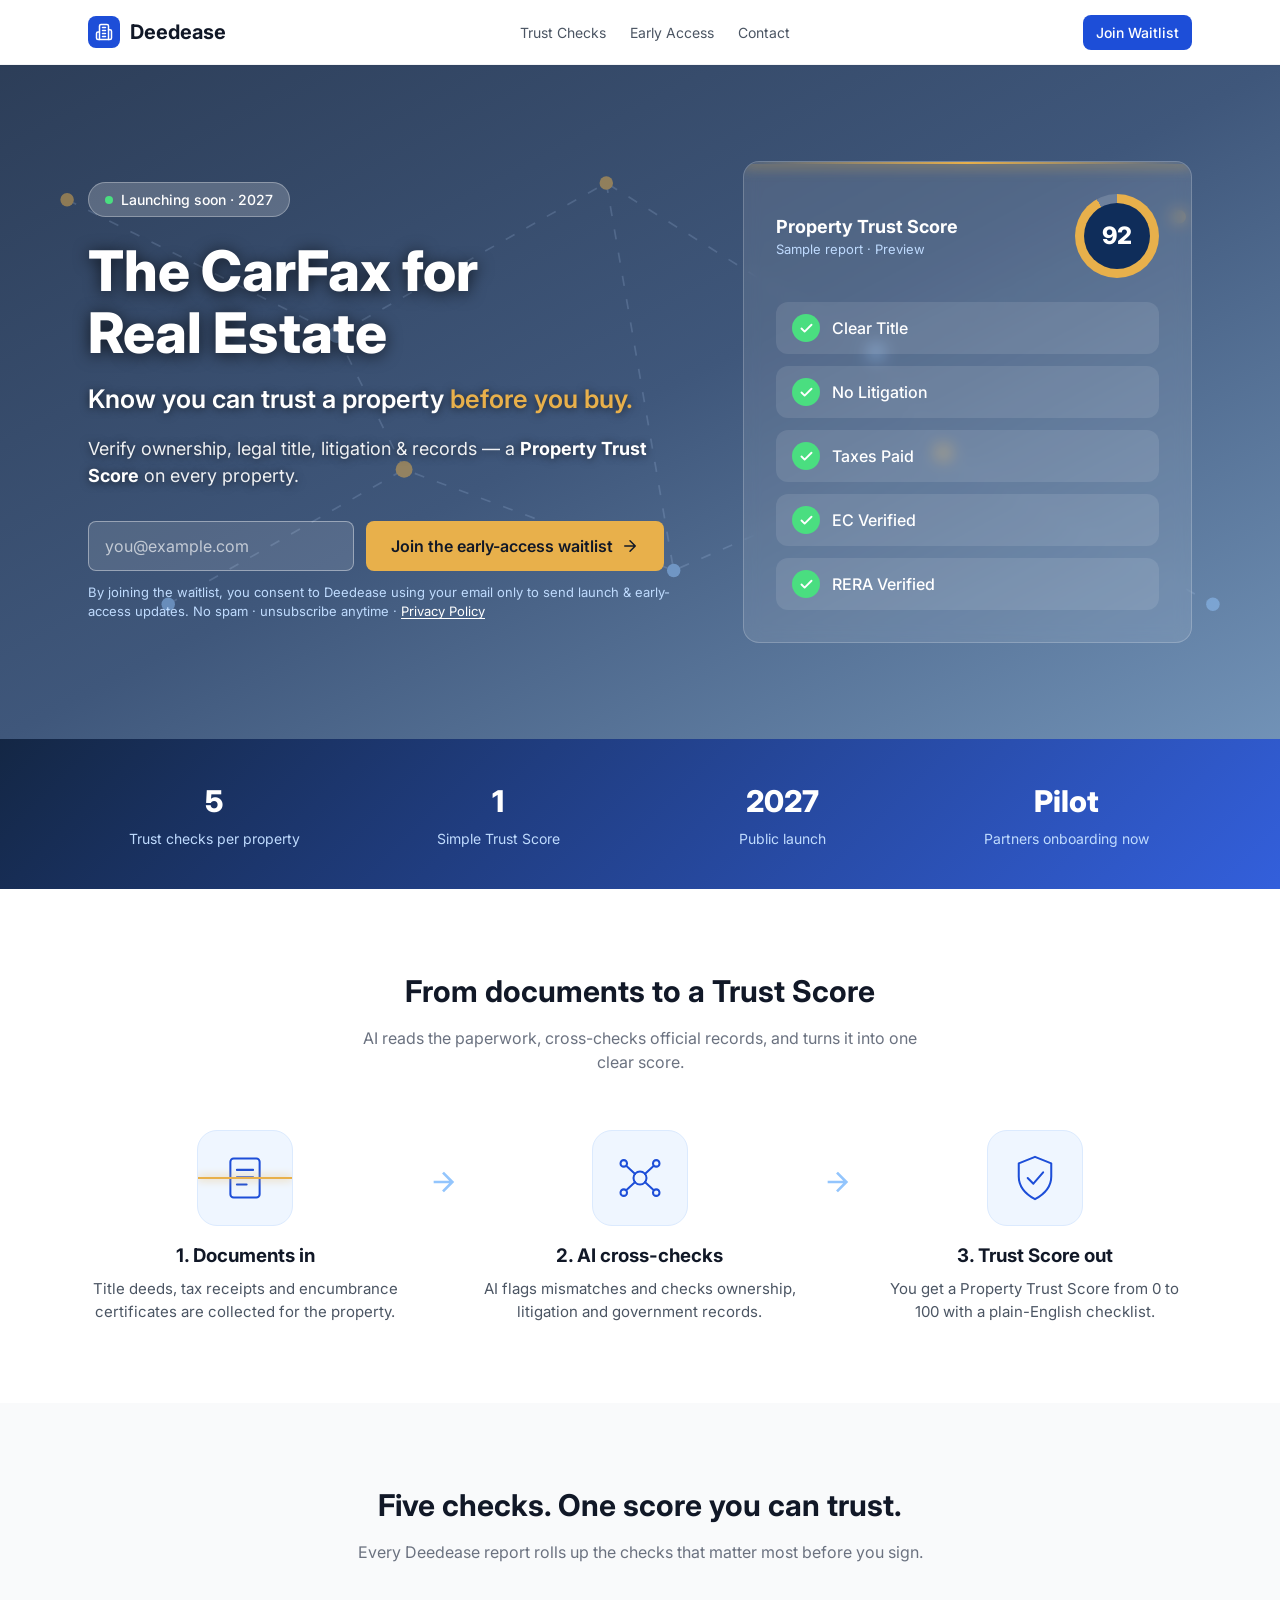
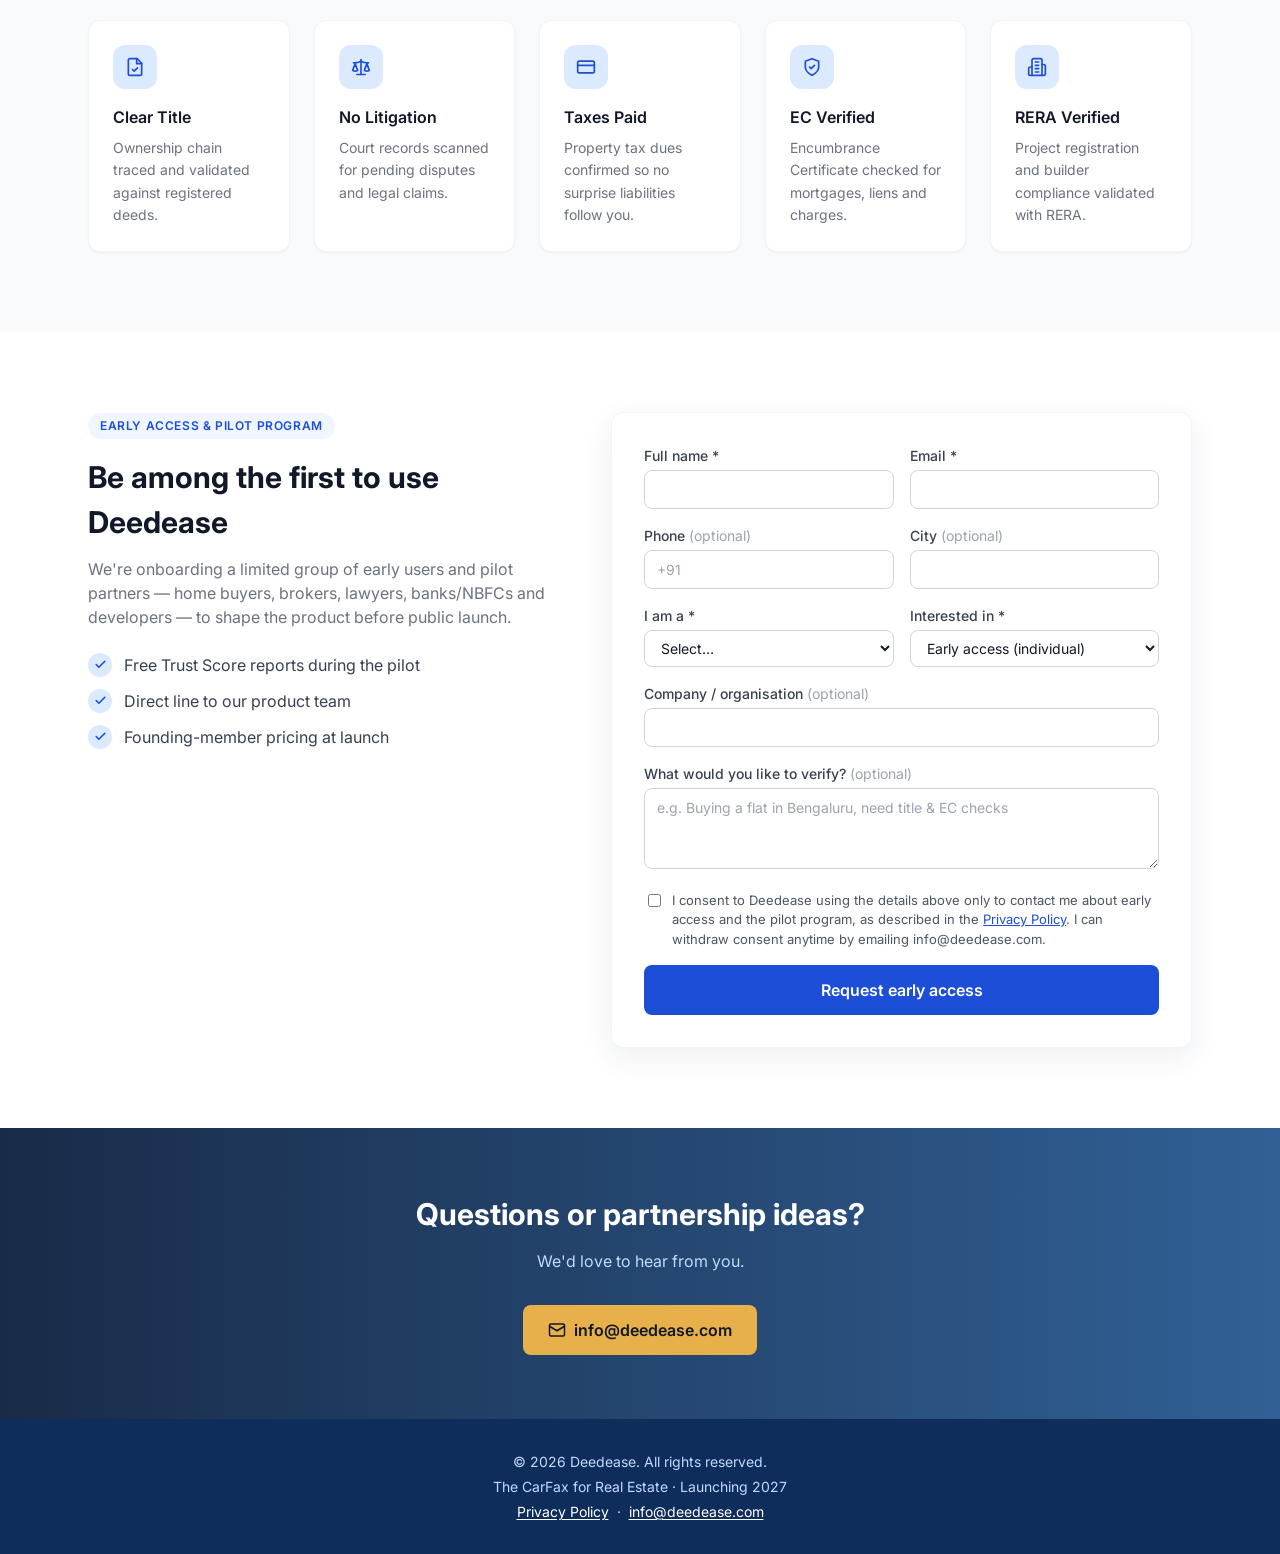
==== index.html @ 5f38ab98 "Coming-soon: navy theme restored, animated AI verification visuals Co-authored-by: Copilot <22355621" ====
<!doctype html>
<html lang="en">
<head>
  <meta charset="UTF-8" />
  <meta name="viewport" content="width=device-width, initial-scale=1.0, viewport-fit=cover" />
  <meta name="theme-color" content="#0f2d5a" />
  <title>Deedease — The CarFax for Real Estate | Launching Soon</title>
  <meta name="description" content="Deedease is the CarFax for Real Estate — verify ownership, legal title, litigation and records with a Property Trust Score on every property. Join the early-access waitlist." />
  <link rel="canonical" href="https://deedease.com/" />
  <link rel="icon" type="image/svg+xml" href="logo.svg" />

  <meta property="og:type" content="website" />
  <meta property="og:url" content="https://deedease.com/" />
  <meta property="og:title" content="Deedease — The CarFax for Real Estate" />
  <meta property="og:description" content="Know you can trust a property before you buy. A Property Trust Score on every property. Launching 2027 — join the waitlist." />
  <meta property="og:image" content="https://images.unsplash.com/photo-1486406146926-c627a92ad1ab?w=1200&q=80" />
  <meta name="twitter:card" content="summary_large_image" />

  <link rel="preconnect" href="https://fonts.googleapis.com" />
  <link rel="preconnect" href="https://fonts.gstatic.com" crossorigin />
  <link href="https://fonts.googleapis.com/css2?family=Inter:wght@300;400;500;600;700;800&display=swap" rel="stylesheet" />
  <link rel="stylesheet" href="styles.css" />
</head>
<body>
  <!-- Navbar -->
  <nav class="nav">
    <div class="container nav-inner">
      <a href="#" class="brand" aria-label="Deedease home">
        <img src="logo.svg" alt="" width="32" height="32" />
        <span>Deedease</span>
      </a>
      <div class="nav-links">
        <a href="#checks">Trust Checks</a>
        <a href="#early-access">Early Access</a>
        <a href="#contact">Contact</a>
      </div>
      <a href="#early-access" class="btn btn-primary btn-sm">Join Waitlist</a>
    </div>
  </nav>

  <!-- Hero -->
  <header class="hero">
    <div class="hero-overlay"></div>
    <svg class="hero-net" viewBox="0 0 800 400" preserveAspectRatio="xMidYMid slice" aria-hidden="true" focusable="false">
      <g class="net-lines">
        <path d="M60 80 L220 160 L380 70 L540 170 L720 90"/>
        <path d="M120 320 L260 240 L420 300 L580 230 L740 320"/>
        <path d="M220 160 L260 240 M380 70 L420 300 M540 170 L580 230"/>
      </g>
      <g class="net-nodes">
        <circle cx="60" cy="80" r="4"/><circle cx="220" cy="160" r="5"/><circle cx="380" cy="70" r="4"/>
        <circle cx="540" cy="170" r="5"/><circle cx="720" cy="90" r="4"/><circle cx="120" cy="320" r="4"/>
        <circle cx="260" cy="240" r="5"/><circle cx="420" cy="300" r="4"/><circle cx="580" cy="230" r="5"/>
        <circle cx="740" cy="320" r="4"/>
      </g>
    </svg>
    <div class="container hero-grid">
      <div>
        <div class="pill">
          <span class="pulse"></span>
          Launching soon &middot; 2027
        </div>
        <h1>
          The CarFax for<br />Real Estate
        </h1>
        <p class="tagline">Know you can trust a property <span>before you buy.</span></p>
        <p class="lead">
          Verify ownership, legal title, litigation &amp; records — a
          <strong>Property Trust Score</strong> on every property.
        </p>

        <form class="waitlist" data-form="waitlist" novalidate>
          <label for="waitlist-email" class="sr-only">Email address</label>
          <input id="waitlist-email" type="email" name="email" placeholder="you@example.com" autocomplete="email" required />
          <input type="text" name="botcheck" class="hp" tabindex="-1" autocomplete="off" aria-hidden="true" />
          <button type="submit" class="btn btn-white btn-lg">
            Join the early-access waitlist
            <svg class="icon" viewBox="0 0 24 24" aria-hidden="true"><path d="M5 12h14M12 5l7 7-7 7"/></svg>
          </button>
          <p class="form-status" role="status" aria-live="polite"></p>
        </form>
        <p class="hero-note">
          By joining the waitlist, you consent to Deedease using your email only to send launch &amp;
          early-access updates. No spam &middot; unsubscribe anytime &middot;
          <a href="privacy.html">Privacy Policy</a>
        </p>
      </div>

      <!-- Trust Score teaser card -->
      <div class="score-card" aria-label="Property Trust Score preview">
        <span class="scan-line" aria-hidden="true"></span>
        <div class="score-head">
          <div>
            <p class="score-label">Property Trust Score</p>
            <p class="score-sub">Sample report &middot; Preview</p>
          </div>
          <div class="score-ring" style="--score: 92">
            <span>92</span>
          </div>
        </div>
        <ul class="score-list">
          <li><span class="tick"><svg viewBox="0 0 24 24"><path d="M20 6 9 17l-5-5"/></svg></span>Clear Title</li>
          <li><span class="tick"><svg viewBox="0 0 24 24"><path d="M20 6 9 17l-5-5"/></svg></span>No Litigation</li>
          <li><span class="tick"><svg viewBox="0 0 24 24"><path d="M20 6 9 17l-5-5"/></svg></span>Taxes Paid</li>
          <li><span class="tick"><svg viewBox="0 0 24 24"><path d="M20 6 9 17l-5-5"/></svg></span>EC Verified</li>
          <li><span class="tick"><svg viewBox="0 0 24 24"><path d="M20 6 9 17l-5-5"/></svg></span>RERA Verified</li>
        </ul>
      </div>
    </div>
  </header>

  <!-- Launch strip -->
  <section class="strip">
    <div class="container strip-grid">
      <div><p class="strip-value">5</p><p class="strip-label">Trust checks per property</p></div>
      <div><p class="strip-value">1</p><p class="strip-label">Simple Trust Score</p></div>
      <div><p class="strip-value">2027</p><p class="strip-label">Public launch</p></div>
      <div><p class="strip-value">Pilot</p><p class="strip-label">Partners onboarding now</p></div>
    </div>
  </section>

  <!-- How AI verification works -->
  <section id="how" class="section" aria-labelledby="how-heading">
    <div class="container">
      <div class="section-head">
        <h2 id="how-heading">From documents to a Trust Score</h2>
        <p>AI reads the paperwork, cross-checks official records, and turns it into one clear score.</p>
      </div>
      <ol class="flow">
        <li class="flow-step reveal">
          <div class="flow-visual" aria-hidden="true">
            <svg viewBox="0 0 64 64"><rect x="14" y="8" width="36" height="48" rx="4"/><path d="M22 22h20M22 31h20M22 40h12"/></svg>
            <span class="flow-scan"></span>
          </div>
          <h3>1. Documents in</h3>
          <p>Title deeds, tax receipts and encumbrance certificates are collected for the property.</p>
        </li>
        <li class="flow-arrow" aria-hidden="true"><svg viewBox="0 0 24 24"><path d="M5 12h14M12 5l7 7-7 7"/></svg></li>
        <li class="flow-step reveal">
          <div class="flow-visual" aria-hidden="true">
            <svg viewBox="0 0 64 64"><circle cx="32" cy="32" r="8"/><circle cx="12" cy="14" r="4"/><circle cx="52" cy="14" r="4"/><circle cx="12" cy="50" r="4"/><circle cx="52" cy="50" r="4"/><path d="M15 17l11 10M49 17L38 27M15 47l11-10M49 47L38 37"/></svg>
          </div>
          <h3>2. AI cross-checks</h3>
          <p>AI flags mismatches and checks ownership, litigation and government records.</p>
        </li>
        <li class="flow-arrow" aria-hidden="true"><svg viewBox="0 0 24 24"><path d="M5 12h14M12 5l7 7-7 7"/></svg></li>
        <li class="flow-step reveal">
          <div class="flow-visual" aria-hidden="true">
            <svg viewBox="0 0 64 64"><path d="M32 6 52 14v16c0 13-9 22-20 28C21 52 12 43 12 30V14z"/><path d="m23 32 7 7 12-14"/></svg>
          </div>
          <h3>3. Trust Score out</h3>
          <p>You get a Property Trust Score from 0 to 100 with a plain-English checklist.</p>
        </li>
      </ol>
    </div>
  </section>

  <!-- 5 trust checks -->
  <section id="checks" class="section section-muted">
    <div class="container">
      <div class="section-head">
        <h2>Five checks. One score you can trust.</h2>
        <p>Every Deedease report rolls up the checks that matter most before you sign.</p>
      </div>
      <div class="checks-grid">
        <article class="card">
          <div class="card-icon"><svg viewBox="0 0 24 24"><path d="M14.5 2H6a2 2 0 0 0-2 2v16a2 2 0 0 0 2 2h12a2 2 0 0 0 2-2V7.5L14.5 2z"/><path d="M14 2v6h6"/><path d="m9 15 2 2 4-4"/></svg></div>
          <h3>Clear Title</h3>
          <p>Ownership chain traced and validated against registered deeds.</p>
        </article>
        <article class="card">
          <div class="card-icon"><svg viewBox="0 0 24 24"><path d="m16 16 3-8 3 8c-.87.65-1.92 1-3 1s-2.13-.35-3-1Z"/><path d="m2 16 3-8 3 8c-.87.65-1.92 1-3 1s-2.13-.35-3-1Z"/><path d="M7 21h10"/><path d="M12 3v18"/><path d="M3 7h2c2 0 5-1 7-2 2 1 5 2 7 2h2"/></svg></div>
          <h3>No Litigation</h3>
          <p>Court records scanned for pending disputes and legal claims.</p>
        </article>
        <article class="card">
          <div class="card-icon"><svg viewBox="0 0 24 24"><rect x="2" y="5" width="20" height="14" rx="2"/><path d="M2 10h20"/></svg></div>
          <h3>Taxes Paid</h3>
          <p>Property tax dues confirmed so no surprise liabilities follow you.</p>
        </article>
        <article class="card">
          <div class="card-icon"><svg viewBox="0 0 24 24"><path d="M12 22s8-4 8-10V5l-8-3-8 3v7c0 6 8 10 8 10z"/><path d="m9 12 2 2 4-4"/></svg></div>
          <h3>EC Verified</h3>
          <p>Encumbrance Certificate checked for mortgages, liens and charges.</p>
        </article>
        <article class="card">
          <div class="card-icon"><svg viewBox="0 0 24 24"><path d="M6 22V4a2 2 0 0 1 2-2h8a2 2 0 0 1 2 2v18Z"/><path d="M6 12H4a2 2 0 0 0-2 2v6a2 2 0 0 0 2 2h2"/><path d="M18 9h2a2 2 0 0 1 2 2v9a2 2 0 0 1-2 2h-2"/><path d="M10 6h4M10 10h4M10 14h4M10 18h4"/></svg></div>
          <h3>RERA Verified</h3>
          <p>Project registration and builder compliance validated with RERA.</p>
        </article>
      </div>
    </div>
  </section>

  <!-- Early access / pilot leads form -->
  <section id="early-access" class="section">
    <div class="container lead-grid">
      <div class="lead-copy">
        <span class="eyebrow">Early access &amp; pilot program</span>
        <h2>Be among the first to use Deedease</h2>
        <p>
          We're onboarding a limited group of early users and pilot partners —
          home buyers, brokers, lawyers, banks/NBFCs and developers — to shape the
          product before public launch.
        </p>
        <ul class="perks">
          <li><span class="tick tick-blue"><svg viewBox="0 0 24 24"><path d="M20 6 9 17l-5-5"/></svg></span>Free Trust Score reports during the pilot</li>
          <li><span class="tick tick-blue"><svg viewBox="0 0 24 24"><path d="M20 6 9 17l-5-5"/></svg></span>Direct line to our product team</li>
          <li><span class="tick tick-blue"><svg viewBox="0 0 24 24"><path d="M20 6 9 17l-5-5"/></svg></span>Founding-member pricing at launch</li>
        </ul>
      </div>

      <form class="card lead-form" data-form="lead" novalidate>
        <div class="field-row">
          <div class="field">
            <label class="label" for="lead-name">Full name *</label>
            <input class="input" id="lead-name" name="name" type="text" autocomplete="name" required />
          </div>
          <div class="field">
            <label class="label" for="lead-email">Email *</label>
            <input class="input" id="lead-email" name="email" type="email" autocomplete="email" required />
          </div>
        </div>
        <div class="field-row">
          <div class="field">
            <label class="label" for="lead-phone">Phone <span class="opt">(optional)</span></label>
            <input class="input" id="lead-phone" name="phone" type="tel" autocomplete="tel" placeholder="+91" />
          </div>
          <div class="field">
            <label class="label" for="lead-city">City <span class="opt">(optional)</span></label>
            <input class="input" id="lead-city" name="city" type="text" autocomplete="address-level2" />
          </div>
        </div>
        <div class="field-row">
          <div class="field">
            <label class="label" for="lead-role">I am a *</label>
            <select class="input" id="lead-role" name="role" required>
              <option value="">Select…</option>
              <option>Home buyer / investor</option>
              <option>Property owner / seller</option>
              <option>Real estate broker / agent</option>
              <option>Lawyer / legal professional</option>
              <option>Bank / NBFC / lender</option>
              <option>Builder / developer</option>
              <option>Other</option>
            </select>
          </div>
          <div class="field">
            <label class="label" for="lead-interest">Interested in *</label>
            <select class="input" id="lead-interest" name="interest" required>
              <option value="Early access">Early access (individual)</option>
              <option value="Pilot partner">Pilot partner (business)</option>
            </select>
          </div>
        </div>
        <div class="field">
          <label class="label" for="lead-company">Company / organisation <span class="opt">(optional)</span></label>
          <input class="input" id="lead-company" name="company" type="text" autocomplete="organization" />
        </div>
        <div class="field">
          <label class="label" for="lead-message">What would you like to verify? <span class="opt">(optional)</span></label>
          <textarea class="input" id="lead-message" name="message" rows="3" placeholder="e.g. Buying a flat in Bengaluru, need title & EC checks"></textarea>
        </div>
        <label class="consent">
          <input type="checkbox" name="consent" value="yes" required />
          <span>
            I consent to Deedease using the details above only to contact me about early access
            and the pilot program, as described in the <a href="privacy.html">Privacy Policy</a>.
            I can withdraw consent anytime by emailing info@deedease.com.
          </span>
        </label>
        <input type="text" name="botcheck" class="hp" tabindex="-1" autocomplete="off" aria-hidden="true" />
        <button type="submit" class="btn btn-primary btn-lg btn-block">Request early access</button>
        <p class="form-status" role="status" aria-live="polite"></p>
      </form>
    </div>
  </section>

  <!-- CTA / Contact -->
  <section id="contact" class="cta">
    <div class="container cta-inner">
      <h2>Questions or partnership ideas?</h2>
      <p>We'd love to hear from you.</p>
      <a class="btn btn-white btn-lg" href="mailto:info@deedease.com">
        <svg class="icon" viewBox="0 0 24 24" aria-hidden="true"><rect x="2" y="4" width="20" height="16" rx="2"/><path d="m22 7-10 6L2 7"/></svg>
        info@deedease.com
      </a>
    </div>
  </section>

  <footer class="footer">
    <p>&copy; <span id="year">2026</span> Deedease. All rights reserved.</p>
    <p>The CarFax for Real Estate &middot; Launching 2027</p>
    <p class="footer-links">
      <a href="privacy.html">Privacy Policy</a>
      <span aria-hidden="true">&middot;</span>
      <a href="mailto:info@deedease.com">info@deedease.com</a>
    </p>
  </footer>

  <script src="main.js" defer></script>
</body>
</html>
---- styles.css ----
:root {
  --navy-950: #0a1e3d;
  --navy-900: #0f2d5a;
  --brand: #1a4f8a;
  --grad-start: #1d4ed8;
  --grad-end: #1a4f8a;
  --gold: #e8b04b;
  --blue-50: #eff6ff;
  --blue-100: #dbeafe;
  --blue-200: #bfdbfe;
  --blue-300: #93c5fd;
  --blue-500: #3b82f6;
  --blue-700: #1d4ed8;
  --blue-800: #1e40af;
  --green-400: #4ade80;
  --gray-50: #f9fafb;
  --gray-100: #f3f4f6;
  --gray-300: #d1d5db;
  --gray-400: #9ca3af;
  --gray-500: #6b7280;
  --gray-600: #4b5563;
  --gray-700: #374151;
  --gray-900: #111827;
  --red-600: #dc2626;
  --radius: 0.75rem;
}

*, *::before, *::after { box-sizing: border-box; }
html { scroll-behavior: smooth; }
body {
  margin: 0;
  font-family: 'Inter', ui-sans-serif, system-ui, -apple-system, 'Segoe UI', sans-serif;
  color: var(--gray-900);
  background: #fff;
  line-height: 1.5;
  -webkit-font-smoothing: antialiased;
  -moz-osx-font-smoothing: grayscale;
}
h1, h2, h3 { margin: 0; font-weight: 700; }
p { margin: 0; }
a { color: inherit; text-decoration: none; }
img { display: block; }

.container { max-width: 72rem; margin: 0 auto; padding: 0 1.5rem; }
.sr-only, .hp {
  position: absolute !important; width: 1px; height: 1px; padding: 0; margin: -1px;
  overflow: hidden; clip: rect(0, 0, 0, 0); white-space: nowrap; border: 0;
}

.icon, .card-icon svg, .tick svg {
  fill: none; stroke: currentColor; stroke-width: 2; stroke-linecap: round; stroke-linejoin: round;
}
.icon { width: 18px; height: 18px; }

/* Buttons */
.btn {
  display: inline-flex; align-items: center; justify-content: center; gap: 0.5rem;
  padding: 0.5rem 1rem; border-radius: 0.5rem; border: 1px solid transparent;
  font: inherit; font-weight: 500; cursor: pointer; white-space: nowrap;
  transition: background-color .2s, color .2s, box-shadow .2s, transform .2s;
}
.btn:focus-visible { outline: none; box-shadow: 0 0 0 2px #fff, 0 0 0 4px var(--blue-500); }
.btn:disabled { opacity: .6; cursor: not-allowed; }
.btn-sm { padding: 0.375rem 0.75rem; font-size: .875rem; }
.btn-lg { padding: 0.75rem 1.5rem; font-size: 1rem; font-weight: 600; }
.btn-block { width: 100%; }
.btn-primary { background: var(--blue-700); color: #fff; }
.btn-primary:hover { background: var(--blue-800); }
.btn-white { background: var(--gold); color: var(--gray-900); }
.btn-white:hover { background: #d9a13e; }

/* Navbar */
.nav {
  position: sticky; top: 0; z-index: 50;
  background: rgba(255, 255, 255, .95);
  backdrop-filter: blur(8px); -webkit-backdrop-filter: blur(8px);
  border-bottom: 1px solid var(--gray-100);
  box-shadow: 0 1px 2px rgba(0, 0, 0, .05);
}
.nav-inner { height: 4rem; display: flex; align-items: center; justify-content: space-between; }
.brand { display: flex; align-items: center; gap: .625rem; font-weight: 700; font-size: 1.25rem; }
.nav-links { display: none; gap: 1.5rem; font-size: .875rem; color: var(--gray-600); }
.nav-links a:hover { color: var(--blue-700); }
@media (min-width: 768px) { .nav-links { display: flex; } }

/* Hero */
.hero {
  position: relative; color: #fff; padding: 6rem 0;
  background: url('https://images.unsplash.com/photo-1486406146926-c627a92ad1ab?w=1920&q=80') center / cover no-repeat fixed;
}
@supports (-webkit-touch-callout: none) { .hero { background-attachment: scroll; } }
.hero-overlay {
  position: absolute; inset: 0;
  background: linear-gradient(to bottom right, rgba(10, 30, 61, .86), rgba(15, 45, 90, .8), rgba(26, 79, 138, .62));
}
.hero-grid { position: relative; z-index: 1; display: grid; gap: 3rem; align-items: center; }
@media (min-width: 1024px) { .hero-grid { grid-template-columns: 1.15fr 0.85fr; } }

.pill {
  display: inline-flex; align-items: center; gap: .5rem;
  background: rgba(255, 255, 255, .2); border: 1px solid rgba(255, 255, 255, .3);
  border-radius: 9999px; padding: .375rem 1rem; font-size: .875rem; font-weight: 500; margin-bottom: 1.5rem;
}
.pulse {
  width: 8px; height: 8px; border-radius: 50%; background: var(--green-400);
  box-shadow: 0 0 0 0 rgba(74, 222, 128, .7); animation: pulse 2s infinite;
}
@keyframes pulse {
  70% { box-shadow: 0 0 0 8px rgba(74, 222, 128, 0); }
  100% { box-shadow: 0 0 0 0 rgba(74, 222, 128, 0); }
}
.hero h1 {
  font-size: clamp(2.25rem, 5vw, 3.5rem); font-weight: 800; line-height: 1.1; margin-bottom: 1rem;
  text-shadow: 0 2px 16px rgba(0, 0, 0, .7);
}
.tagline { font-size: clamp(1.25rem, 2.4vw, 1.6rem); font-weight: 600; margin-bottom: 1rem; text-shadow: 0 1px 8px rgba(0, 0, 0, .6); }
.tagline span { color: var(--gold); }
.lead { font-size: 1.125rem; color: rgba(255, 255, 255, .92); margin-bottom: 2rem; max-width: 36rem; text-shadow: 0 1px 8px rgba(0, 0, 0, .6); }
.lead strong { color: #fff; }

.waitlist { display: flex; flex-wrap: wrap; gap: .75rem; max-width: 36rem; }
.waitlist input[type="email"] {
  flex: 1 1 16rem; min-width: 0; padding: .75rem 1rem; border-radius: .5rem;
  border: 1px solid rgba(255, 255, 255, .4); background: rgba(255, 255, 255, .12); color: #fff;
  font: inherit; outline: none; transition: border-color .2s, background .2s;
}
.waitlist input[type="email"]::placeholder { color: rgba(255, 255, 255, .65); }
.waitlist input[type="email"]:focus { border-color: #fff; background: rgba(255, 255, 255, .2); }
.waitlist input[type="email"].is-invalid { border-color: #fca5a5; }
.waitlist .btn { flex: 0 0 auto; }
.waitlist .form-status { flex-basis: 100%; }
.hero-note { margin-top: .75rem; font-size: .8125rem; color: var(--blue-200); }

/* Trust Score card */
.score-card {
  background: rgba(255, 255, 255, .1); border: 1px solid rgba(255, 255, 255, .2);
  backdrop-filter: blur(8px); -webkit-backdrop-filter: blur(8px);
  border-radius: 1rem; padding: 2rem;
}
.score-head { display: flex; align-items: center; justify-content: space-between; gap: 1rem; margin-bottom: 1.5rem; }
.score-label { font-weight: 700; font-size: 1.125rem; }
.score-sub { font-size: .8125rem; color: var(--blue-200); }
.score-ring {
  --score: 0;
  width: 84px; height: 84px; border-radius: 50%; flex-shrink: 0;
  display: grid; place-items: center;
  background: conic-gradient(var(--gold) calc(var(--score) * 1%), rgba(255, 255, 255, .15) 0);
}
.score-ring span {
  width: 66px; height: 66px; border-radius: 50%; background: var(--navy-900);
  display: grid; place-items: center; font-size: 1.5rem; font-weight: 800;
}
.score-list { list-style: none; margin: 0; padding: 0; display: grid; gap: .75rem; }
.score-list li {
  display: flex; align-items: center; gap: .75rem;
  background: rgba(255, 255, 255, .1); border-radius: .75rem; padding: .75rem 1rem; font-weight: 500;
}
.tick {
  width: 28px; height: 28px; border-radius: 50%; flex-shrink: 0;
  display: grid; place-items: center; background: var(--green-400); color: #fff;
}
.tick svg { width: 15px; height: 15px; stroke-width: 3; }
.tick-blue { background: var(--blue-100); color: var(--blue-700); width: 24px; height: 24px; }
.tick-blue svg { width: 13px; height: 13px; }

.hero-overlay + .hero-net { position: absolute; inset: 0; width: 100%; height: 100%; opacity: .5; pointer-events: none; }
.net-lines path { fill: none; stroke: rgba(191, 219, 254, .35); stroke-width: 1; stroke-dasharray: 6 8; animation: dash 18s linear infinite; }
.net-nodes circle { fill: var(--gold); animation: twinkle 3s ease-in-out infinite; }
.net-nodes circle:nth-child(2n) { animation-delay: .8s; fill: var(--blue-300); }
.net-nodes circle:nth-child(3n) { animation-delay: 1.6s; }
@keyframes dash { to { stroke-dashoffset: -280; } }
@keyframes twinkle { 0%, 100% { opacity: .3; } 50% { opacity: 1; } }

/* Score card animation */
.score-card { position: relative; overflow: hidden; }
.scan-line {
  position: absolute; left: 0; right: 0; top: 0; height: 2px;
  background: linear-gradient(90deg, transparent, var(--gold), transparent);
  box-shadow: 0 0 14px 2px rgba(232, 176, 75, .6); animation: scan 3.5s ease-in-out infinite;
}
@keyframes scan { 0% { top: 0; opacity: 0; } 10%, 90% { opacity: 1; } 100% { top: 100%; opacity: 0; } }
@property --score { syntax: '<number>'; inherits: false; initial-value: 0; }
.score-ring { animation: ring-fill 2s ease-out both; }
@keyframes ring-fill { from { --score: 0; } }
.score-list li { animation: slide-in .5s ease-out both; }
.score-list li:nth-child(1) { animation-delay: .3s; }
.score-list li:nth-child(2) { animation-delay: .6s; }
.score-list li:nth-child(3) { animation-delay: .9s; }
.score-list li:nth-child(4) { animation-delay: 1.2s; }
.score-list li:nth-child(5) { animation-delay: 1.5s; }
@keyframes slide-in { from { opacity: 0; transform: translateX(16px); } }

/* How it works */
.flow { list-style: none; margin: 0; padding: 0; display: grid; gap: 1.5rem; align-items: start; }
@media (min-width: 900px) { .flow { grid-template-columns: 1fr auto 1fr auto 1fr; } }
.flow-step { text-align: center; }
.flow-step h3 { margin: 1rem 0 .5rem; }
.flow-step p { color: var(--gray-600); font-size: .9375rem; }
.flow-visual {
  position: relative; overflow: hidden; width: 6rem; height: 6rem; margin: 0 auto;
  border-radius: 1.25rem; background: var(--blue-50); border: 1px solid var(--blue-100);
  display: grid; place-items: center; color: var(--blue-700);
}
.flow-visual svg { width: 3.25rem; height: 3.25rem; fill: none; stroke: currentColor; stroke-width: 2.5; stroke-linecap: round; stroke-linejoin: round; animation: float 4s ease-in-out infinite; }
.flow-scan { position: absolute; left: 0; right: 0; height: 2px; background: var(--gold); box-shadow: 0 0 8px var(--gold); animation: scan 2.5s ease-in-out infinite; }
@keyframes float { 50% { transform: translateY(-4px); } }
.flow-arrow { display: none; color: var(--blue-300); padding-top: 2.25rem; }
.flow-arrow svg { width: 2rem; height: 2rem; fill: none; stroke: currentColor; stroke-width: 2; animation: nudge 1.6s ease-in-out infinite; }
@media (min-width: 900px) { .flow-arrow { display: block; } }
@keyframes nudge { 50% { transform: translateX(5px); } }

/* Scroll reveal */
.reveal { opacity: 0; transform: translateY(18px); transition: opacity .6s ease, transform .6s ease; }
.reveal.in { opacity: 1; transform: none; }

@media (prefers-reduced-motion: reduce) {
  *, *::before, *::after { animation: none !important; transition: none !important; }
  .reveal { opacity: 1; transform: none; }
  .scan-line, .flow-scan { display: none; }
}

/* Strip */
.strip { background: linear-gradient(135deg, rgba(10, 30, 61, .96), rgba(29, 78, 216, .9)); padding: 2.5rem 0; color: #fff; }
.strip-grid { display: grid; grid-template-columns: repeat(2, 1fr); gap: 2rem; text-align: center; }
@media (min-width: 1024px) { .strip-grid { grid-template-columns: repeat(4, 1fr); } }
.strip-value { font-size: 1.875rem; font-weight: 800; }
.strip-label { color: var(--blue-200); font-size: .875rem; margin-top: .25rem; }

/* Sections */
.section { padding: 5rem 0; }
.section-muted { background: var(--gray-50); }
.section-head { text-align: center; margin-bottom: 3.5rem; }
.section-head h2, .lead-copy h2 { font-size: 1.875rem; }
.section-head p { color: var(--gray-500); margin: .75rem auto 0; max-width: 36rem; }

.card {
  background: #fff; border-radius: var(--radius); border: 1px solid var(--gray-100);
  box-shadow: 0 1px 2px rgba(0, 0, 0, .05); padding: 1.5rem;
}
.checks-grid { display: grid; gap: 1.5rem; }
@media (min-width: 640px) { .checks-grid { grid-template-columns: repeat(2, 1fr); } }
@media (min-width: 1024px) { .checks-grid { grid-template-columns: repeat(5, 1fr); } }
.checks-grid .card { transition: box-shadow .2s, transform .2s; }
.checks-grid .card:hover { box-shadow: 0 4px 12px rgba(0, 0, 0, .08); transform: translateY(-2px); }
.card-icon {
  width: 2.75rem; height: 2.75rem; border-radius: .75rem; background: var(--blue-100); color: var(--blue-700);
  display: grid; place-items: center; margin-bottom: 1rem;
}
.card-icon svg { width: 20px; height: 20px; }
.card h3 { font-size: 1rem; font-weight: 600; margin-bottom: .5rem; }
.card p { font-size: .875rem; color: var(--gray-500); line-height: 1.6; }

/* Lead form */
.lead-grid { display: grid; gap: 3rem; align-items: start; }
@media (min-width: 1024px) { .lead-grid { grid-template-columns: 0.9fr 1.1fr; } }
.eyebrow {
  display: inline-block; font-size: .75rem; font-weight: 600; letter-spacing: .05em; text-transform: uppercase;
  color: var(--blue-700); background: var(--blue-50); border-radius: 9999px; padding: .25rem .75rem; margin-bottom: 1rem;
}
.lead-copy p { color: var(--gray-500); margin-top: .75rem; }
.perks { list-style: none; padding: 0; margin: 1.5rem 0 0; display: grid; gap: .75rem; color: var(--gray-700); }
.perks li { display: flex; align-items: center; gap: .75rem; }

.lead-form { display: grid; gap: 1rem; padding: 2rem; box-shadow: 0 10px 30px rgba(15, 45, 90, .08); }
.field-row { display: grid; gap: 1rem; }
@media (min-width: 640px) { .field-row { grid-template-columns: 1fr 1fr; } }
.label { display: block; font-size: .875rem; font-weight: 500; color: var(--gray-700); margin-bottom: .25rem; }
.input {
  width: 100%; padding: .5rem .75rem; border: 1px solid var(--gray-300); border-radius: .5rem;
  font: inherit; font-size: .875rem; background: #fff; color: var(--gray-900); transition: border-color .2s, box-shadow .2s;
}
.input::placeholder { color: var(--gray-400); }
.input:focus { outline: none; border-color: transparent; box-shadow: 0 0 0 2px var(--blue-500); }
.input.is-invalid { border-color: #f87171; }
textarea.input { resize: vertical; }
.consent { display: flex; align-items: flex-start; gap: .5rem; font-size: .8125rem; color: var(--gray-600); }
.consent input { margin-top: .2rem; accent-color: var(--blue-700); }

.form-status { font-size: .875rem; min-height: 1.25rem; }
.form-status:empty { display: none; }
.form-status a { color: inherit; font-weight: 600; text-decoration: underline; }
.form-status.ok { color: #15803d; }
.form-status.err { color: var(--red-600); }
.hero .form-status.ok { color: var(--green-400); }
.hero .form-status.err { color: #fca5a5; }

/* CTA + footer */
.cta { background: linear-gradient(to right, rgba(10, 30, 61, .94), rgba(26, 79, 138, .9)), url('https://images.unsplash.com/photo-1486406146926-c627a92ad1ab?w=1600&q=70') center / cover; color: #fff; text-align: center; padding: 4rem 0; }
.cta-inner { max-width: 42rem; }
.cta h2 { font-size: 1.875rem; margin-bottom: .75rem; }
.cta p { color: var(--blue-200); margin-bottom: 2rem; }
.footer { background: var(--navy-900); color: var(--blue-200); text-align: center; font-size: .875rem; padding: 2rem 1.5rem; }
.footer p + p { margin-top: .25rem; }
.footer a { color: #fff; text-decoration: underline; text-underline-offset: 2px; }
.footer-links { display: flex; justify-content: center; gap: .5rem; flex-wrap: wrap; }
.hero-note a { color: #fff; text-decoration: underline; text-underline-offset: 2px; }
.consent a { color: var(--blue-700); text-decoration: underline; }
.opt { font-weight: 400; color: var(--gray-400); }

/* Privacy policy page */
.policy { padding: 3.5rem 0 4.5rem; background: var(--gray-50); }
.policy-card { max-width: 48rem; margin: 0 auto; }
.policy h1 { font-size: 2rem; font-weight: 800; }
.policy .updated { color: var(--gray-500); font-size: .875rem; margin: .5rem 0 1.5rem; }
.policy h2 { font-size: 1.125rem; margin: 2rem 0 .5rem; color: var(--navy-900); }
.policy p, .policy li { color: var(--gray-700); font-size: .9375rem; line-height: 1.7; }
.policy p + p { margin-top: .75rem; }
.policy ul { padding-left: 1.25rem; margin: .5rem 0 0; }
.policy li + li { margin-top: .35rem; }
.policy a { color: var(--blue-700); text-decoration: underline; }
.policy .summary { background: var(--blue-50); border: 1px solid var(--blue-100); border-radius: .75rem; padding: 1rem 1.25rem; }

@media (max-width: 480px) {
  .hero { padding: 4rem 0; }
  .waitlist .btn { width: 100%; }
  .score-card { padding: 1.5rem; }
}

@media (prefers-reduced-motion: reduce) {
  html { scroll-behavior: auto; }
  .pulse { animation: none; }
}
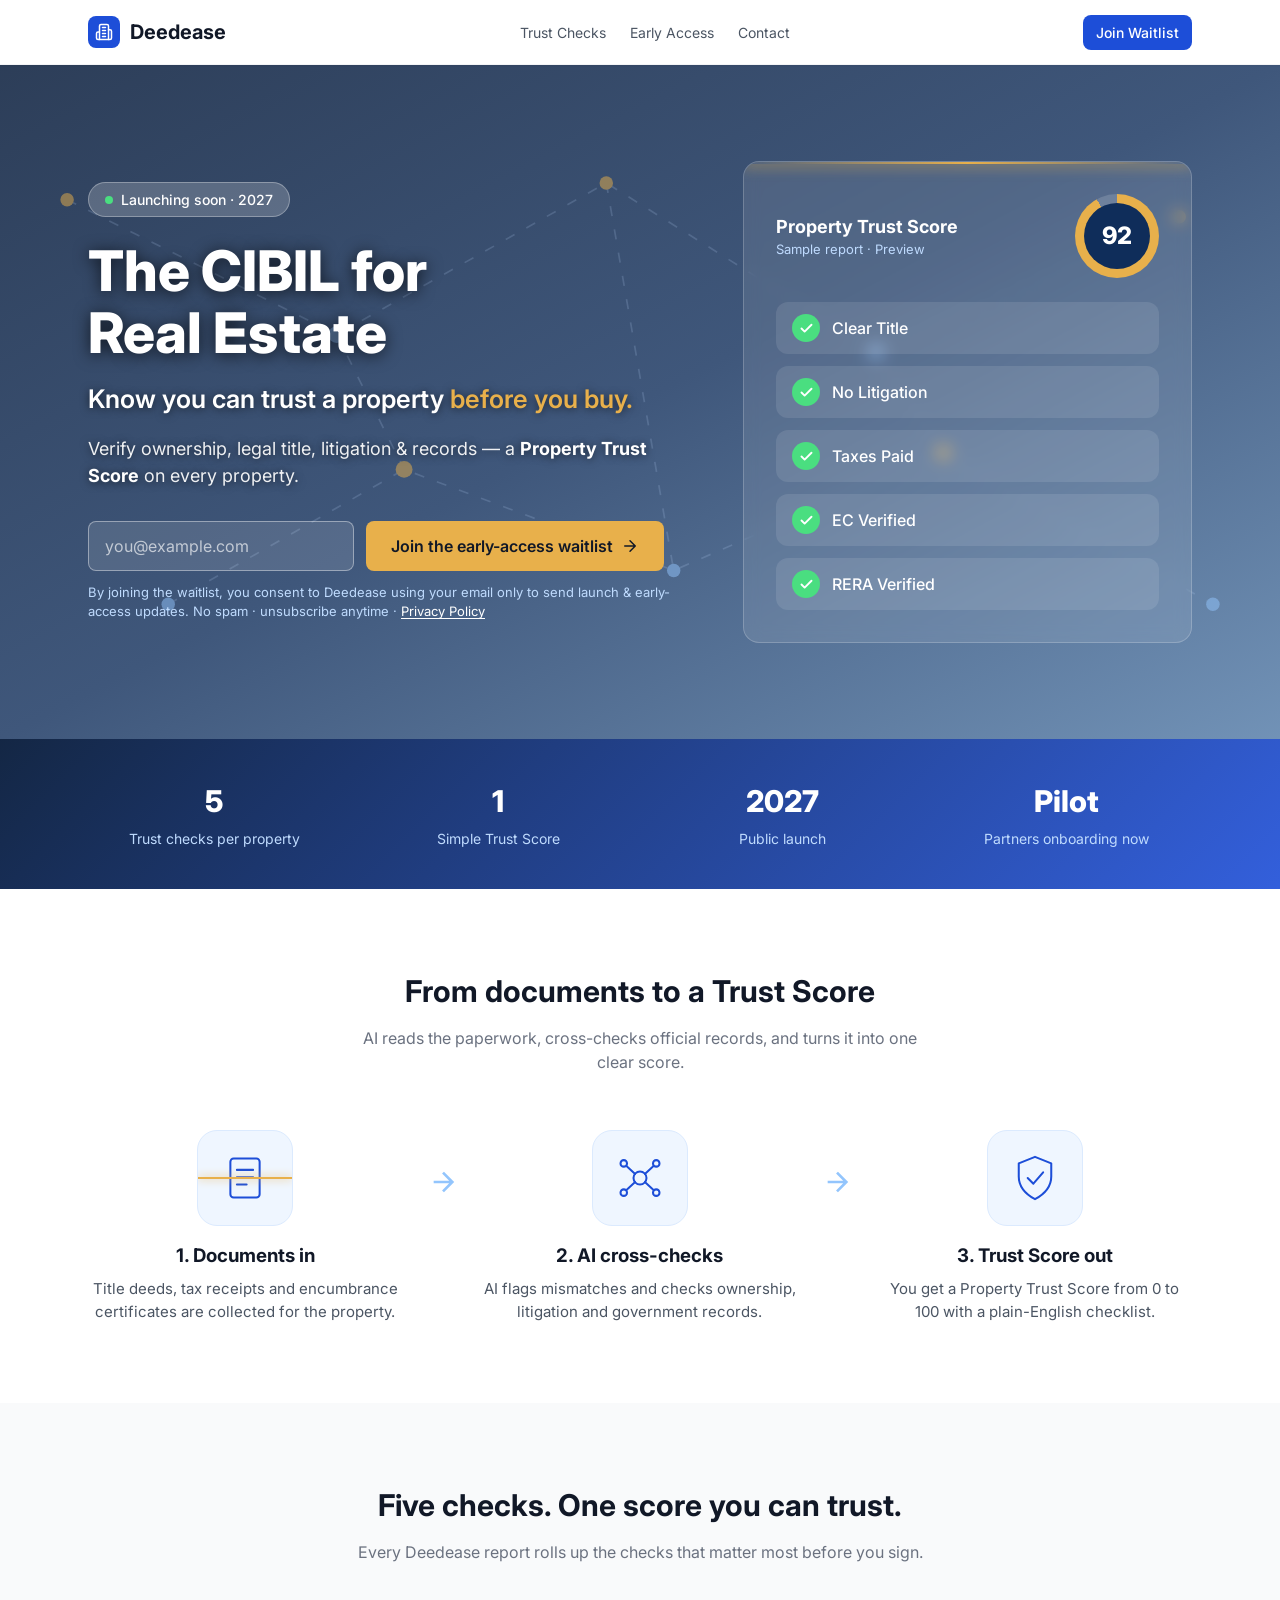
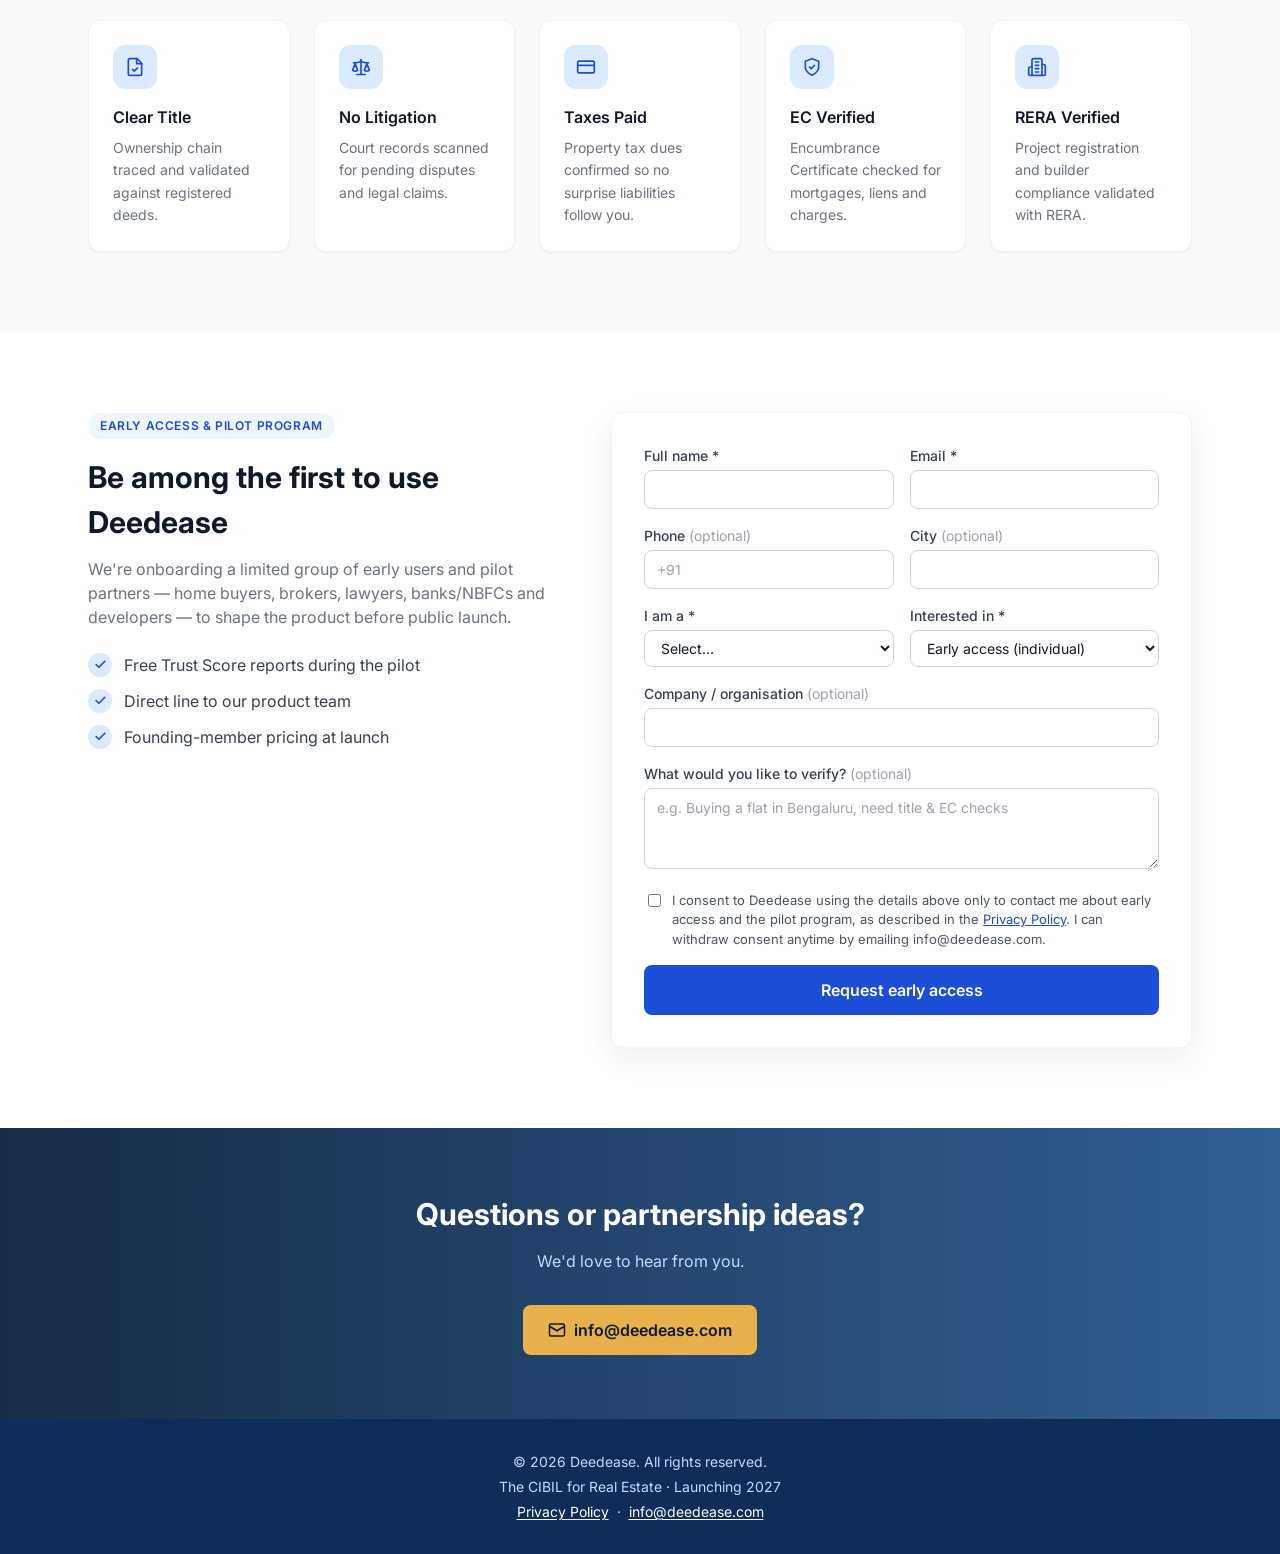
==== commit a76a3ca9: "Coming-soon: position Deedease as the CIBIL for Real Estate Co-authored-by: Copilot <223556219+Copil" ====
--- a/index.html
+++ b/index.html
@@ -4,14 +4,14 @@
   <meta charset="UTF-8" />
   <meta name="viewport" content="width=device-width, initial-scale=1.0, viewport-fit=cover" />
   <meta name="theme-color" content="#0f2d5a" />
-  <title>Deedease — The CarFax for Real Estate | Launching Soon</title>
-  <meta name="description" content="Deedease is the CarFax for Real Estate — verify ownership, legal title, litigation and records with a Property Trust Score on every property. Join the early-access waitlist." />
+  <title>Deedease — The CIBIL for Real Estate | Launching Soon</title>
+  <meta name="description" content="Deedease is the CIBIL for Real Estate — verify ownership, legal title, litigation and records with a Property Trust Score on every property. Join the early-access waitlist." />
   <link rel="canonical" href="https://deedease.com/" />
   <link rel="icon" type="image/svg+xml" href="logo.svg" />
 
   <meta property="og:type" content="website" />
   <meta property="og:url" content="https://deedease.com/" />
-  <meta property="og:title" content="Deedease — The CarFax for Real Estate" />
+  <meta property="og:title" content="Deedease — The CIBIL for Real Estate" />
   <meta property="og:description" content="Know you can trust a property before you buy. A Property Trust Score on every property. Launching 2027 — join the waitlist." />
   <meta property="og:image" content="https://images.unsplash.com/photo-1486406146926-c627a92ad1ab?w=1200&q=80" />
   <meta name="twitter:card" content="summary_large_image" />
@@ -61,7 +61,7 @@
           Launching soon &middot; 2027
         </div>
         <h1>
-          The CarFax for<br />Real Estate
+          The CIBIL for<br />Real Estate
         </h1>
         <p class="tagline">Know you can trust a property <span>before you buy.</span></p>
         <p class="lead">
@@ -290,7 +290,7 @@
 
   <footer class="footer">
     <p>&copy; <span id="year">2026</span> Deedease. All rights reserved.</p>
-    <p>The CarFax for Real Estate &middot; Launching 2027</p>
+    <p>The CIBIL for Real Estate &middot; Launching 2027</p>
     <p class="footer-links">
       <a href="privacy.html">Privacy Policy</a>
       <span aria-hidden="true">&middot;</span>
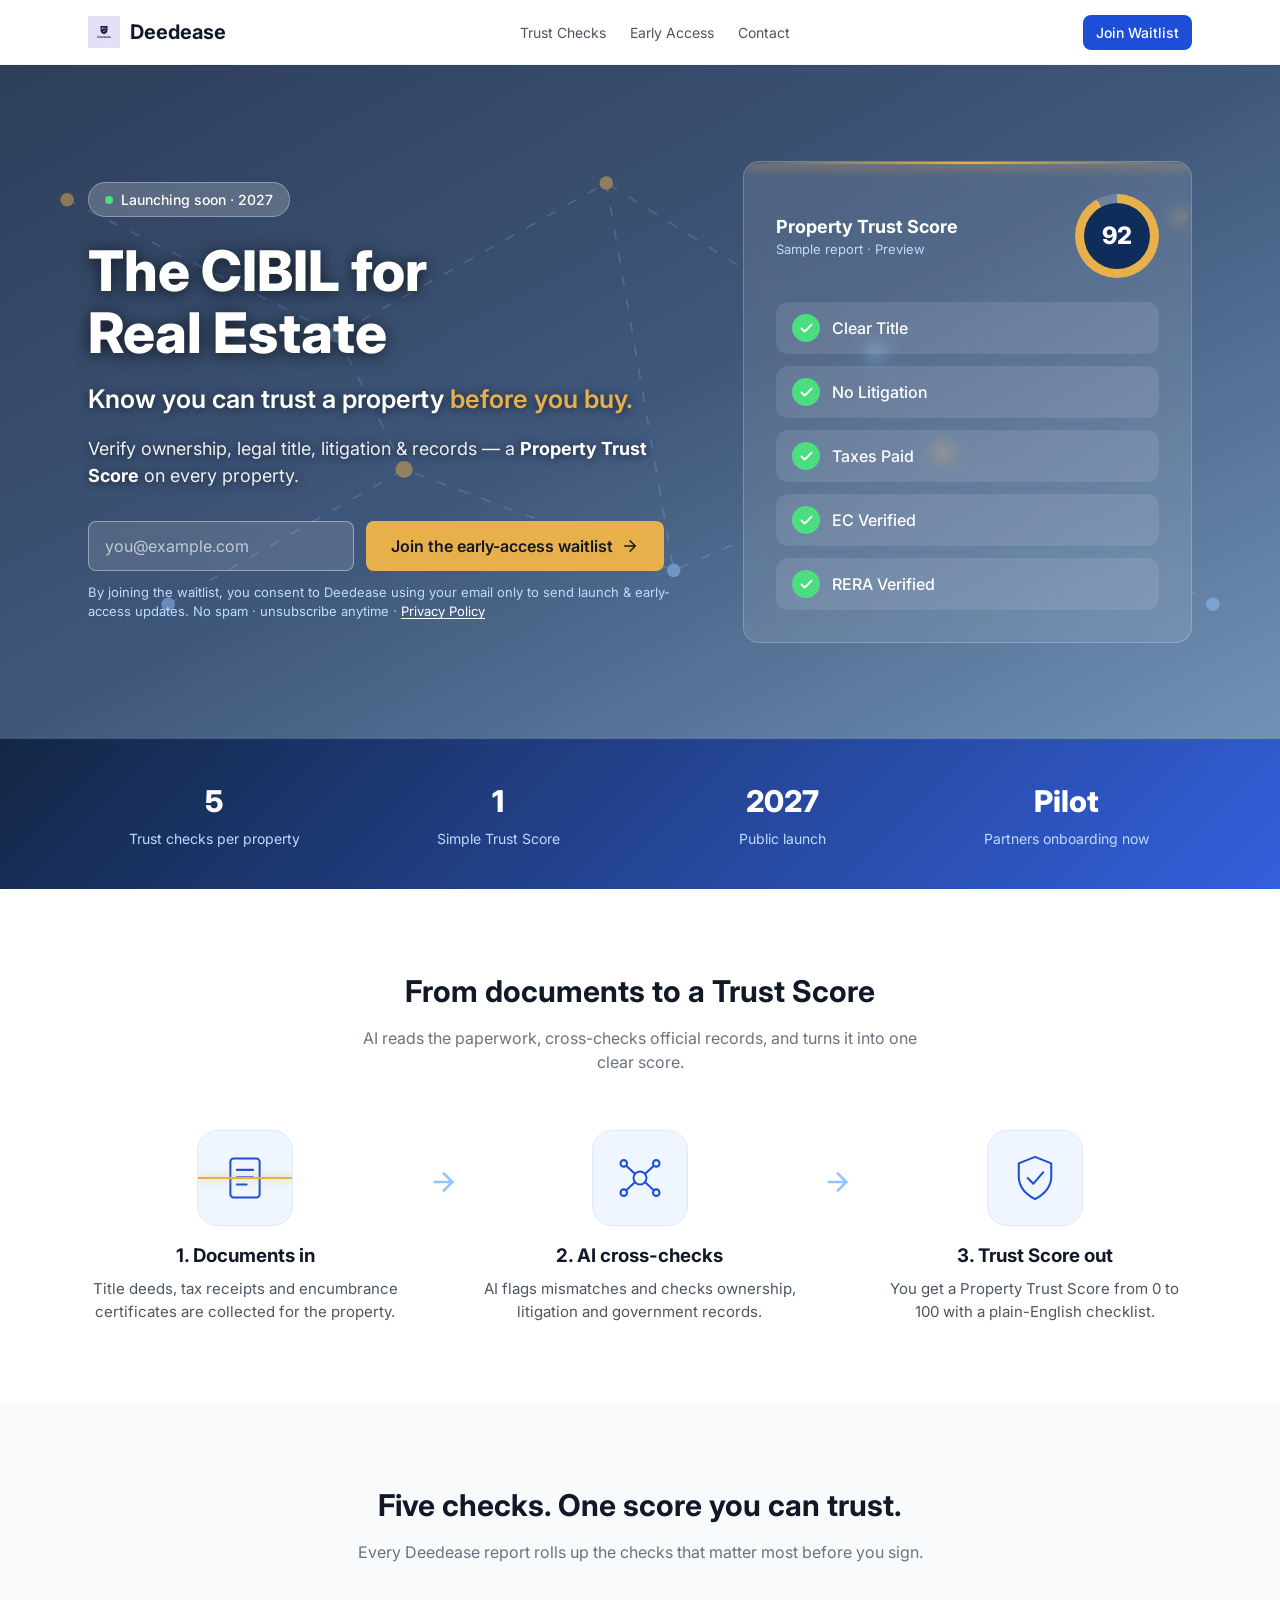
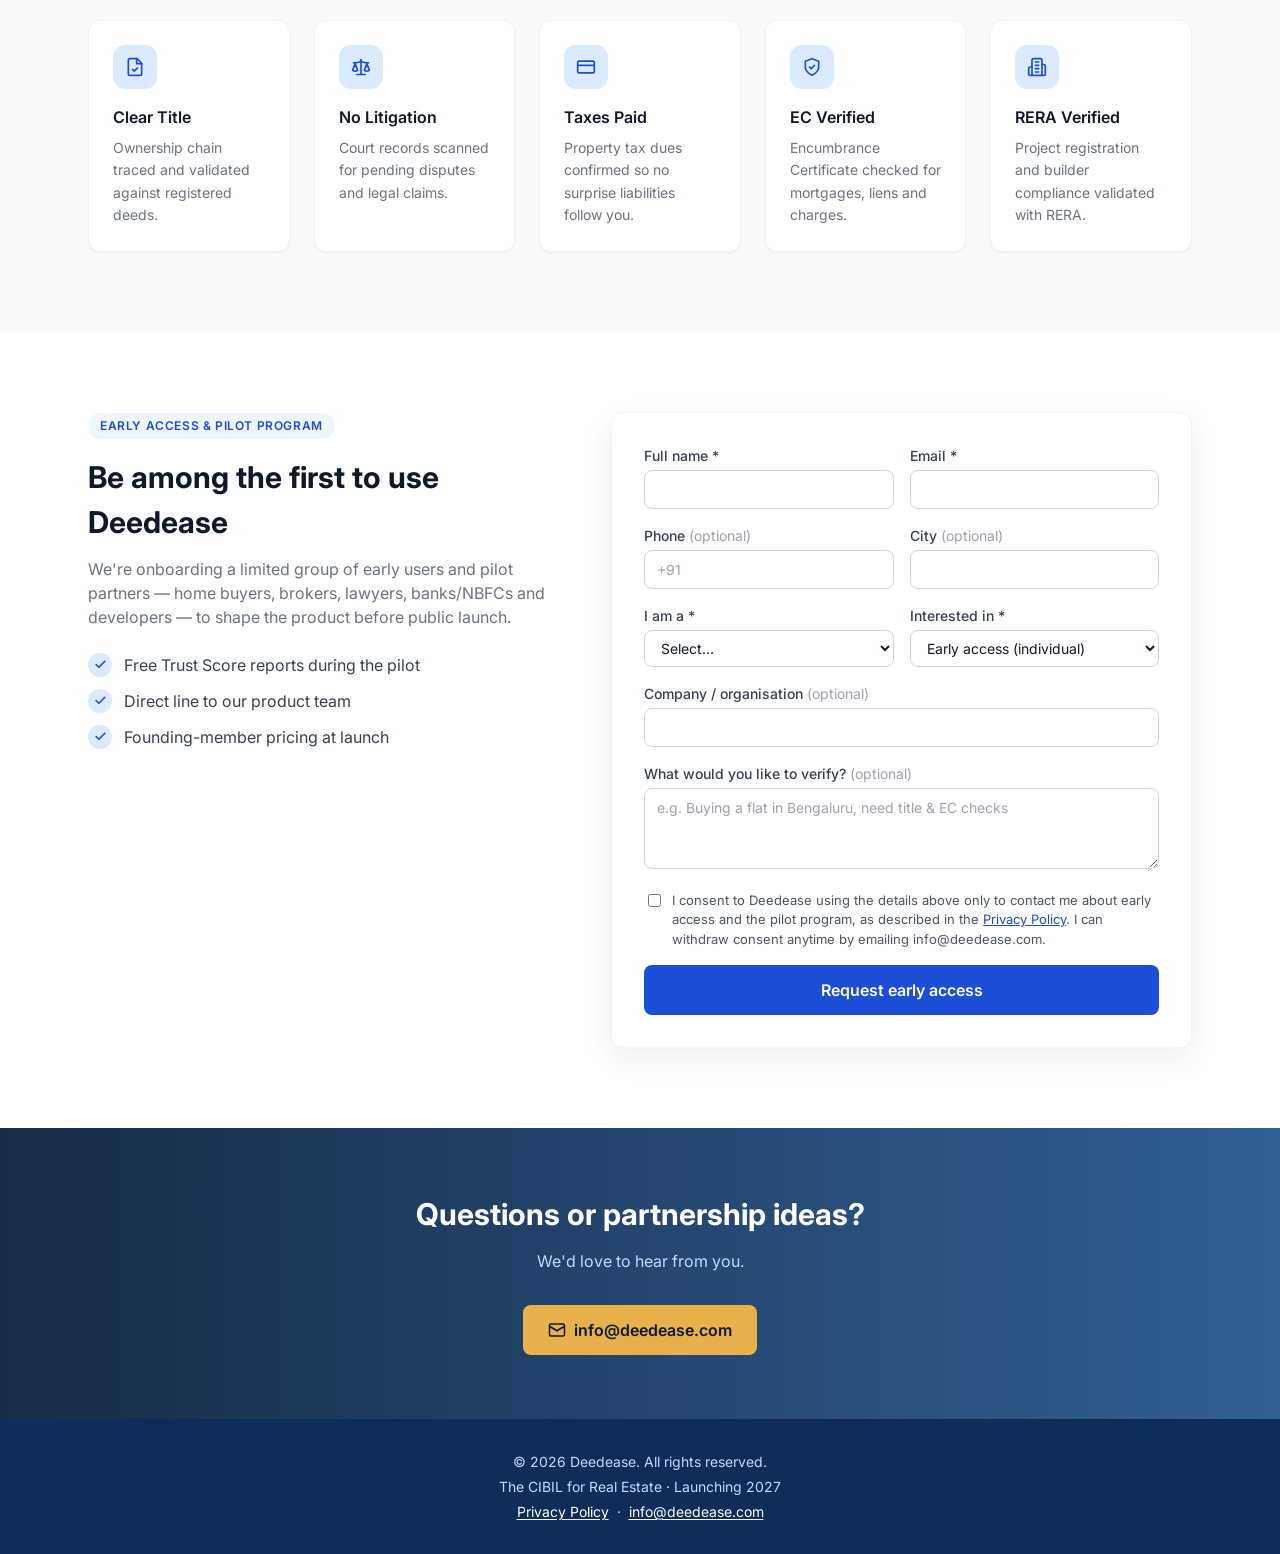
==== commit 85650c49: "Replace logo with Deedease shield brand mark Co-authored-by: Copilot <223556219+Copilot@users.norepl" ====
--- a/index.html
+++ b/index.html
@@ -7,7 +7,7 @@
   <title>Deedease — The CIBIL for Real Estate | Launching Soon</title>
   <meta name="description" content="Deedease is the CIBIL for Real Estate — verify ownership, legal title, litigation and records with a Property Trust Score on every property. Join the early-access waitlist." />
   <link rel="canonical" href="https://deedease.com/" />
-  <link rel="icon" type="image/svg+xml" href="logo.svg" />
+  <link rel="icon" type="image/png" href="deedease-logo.png" />
 
   <meta property="og:type" content="website" />
   <meta property="og:url" content="https://deedease.com/" />
@@ -26,7 +26,7 @@
   <nav class="nav">
     <div class="container nav-inner">
       <a href="#" class="brand" aria-label="Deedease home">
-        <img src="logo.svg" alt="" width="32" height="32" />
+        <img src="deedease-logo.png" alt="" width="32" height="32" />
         <span>Deedease</span>
       </a>
       <div class="nav-links">
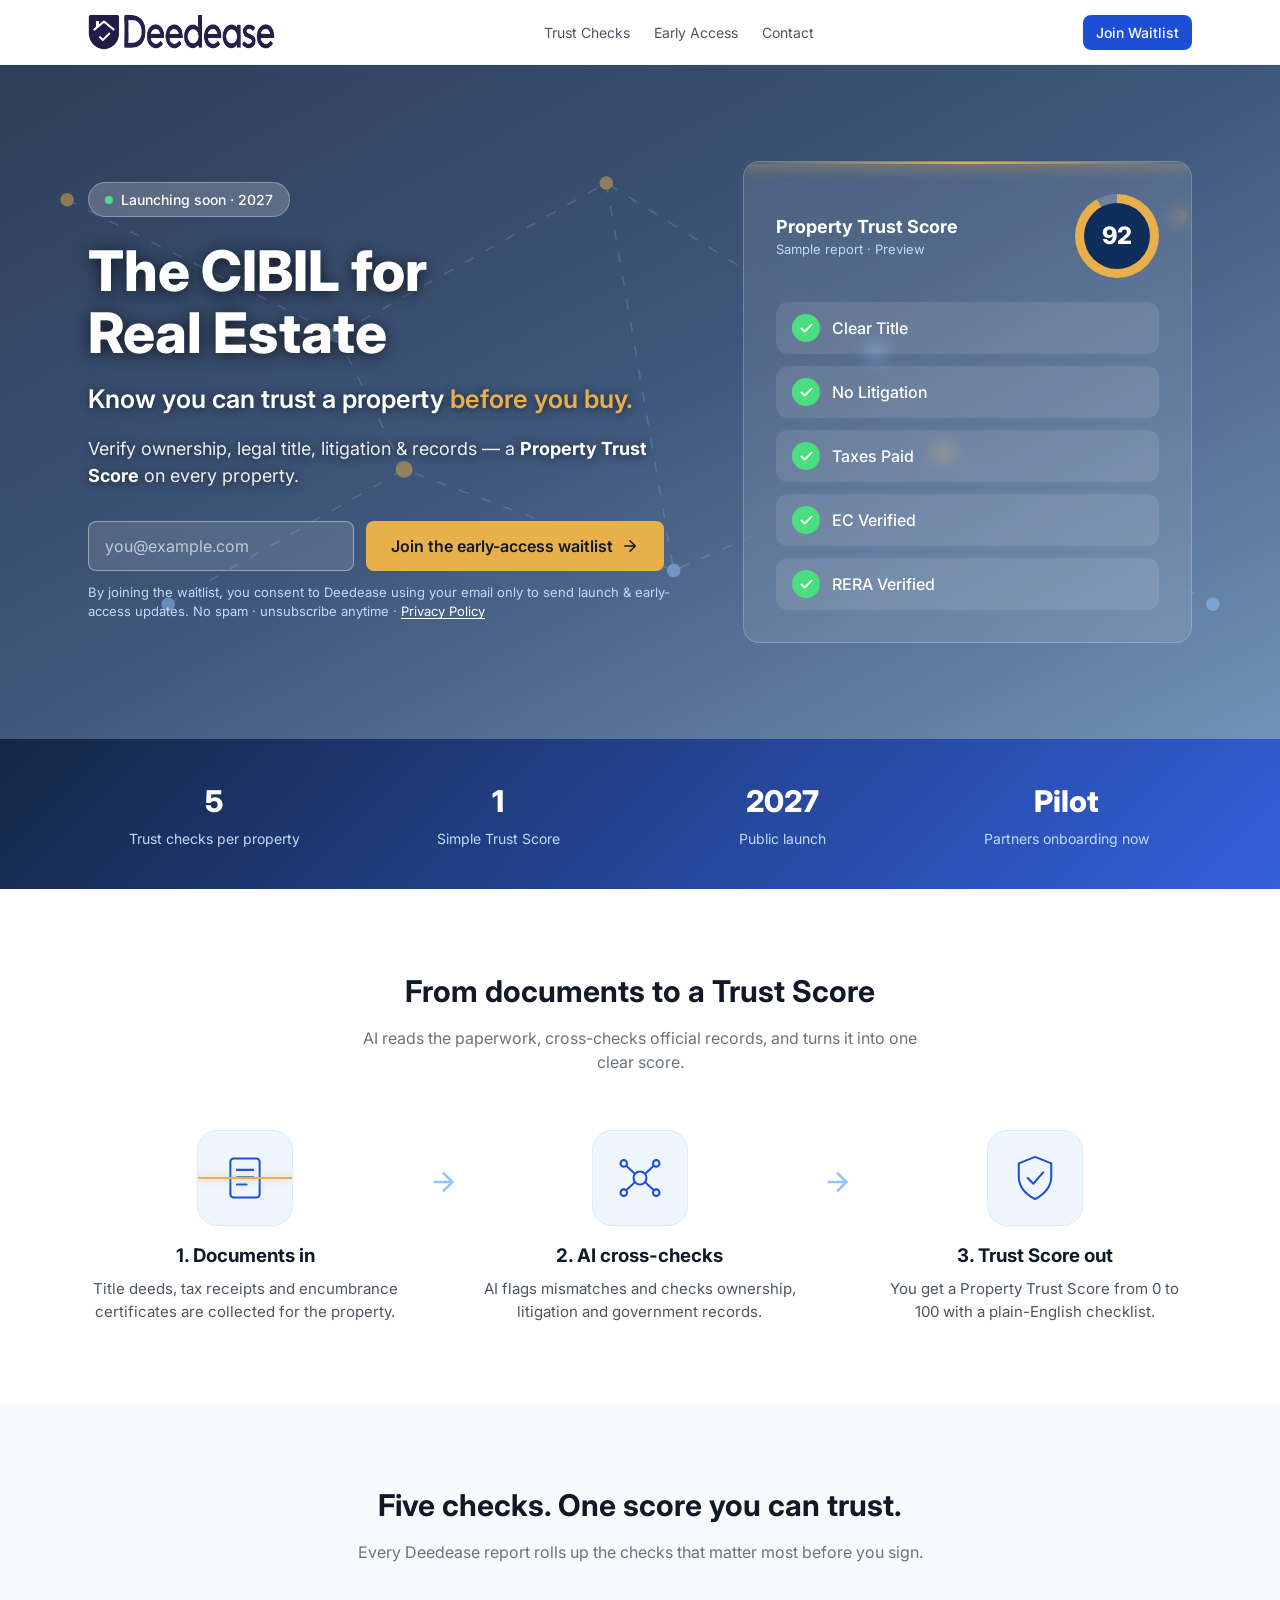
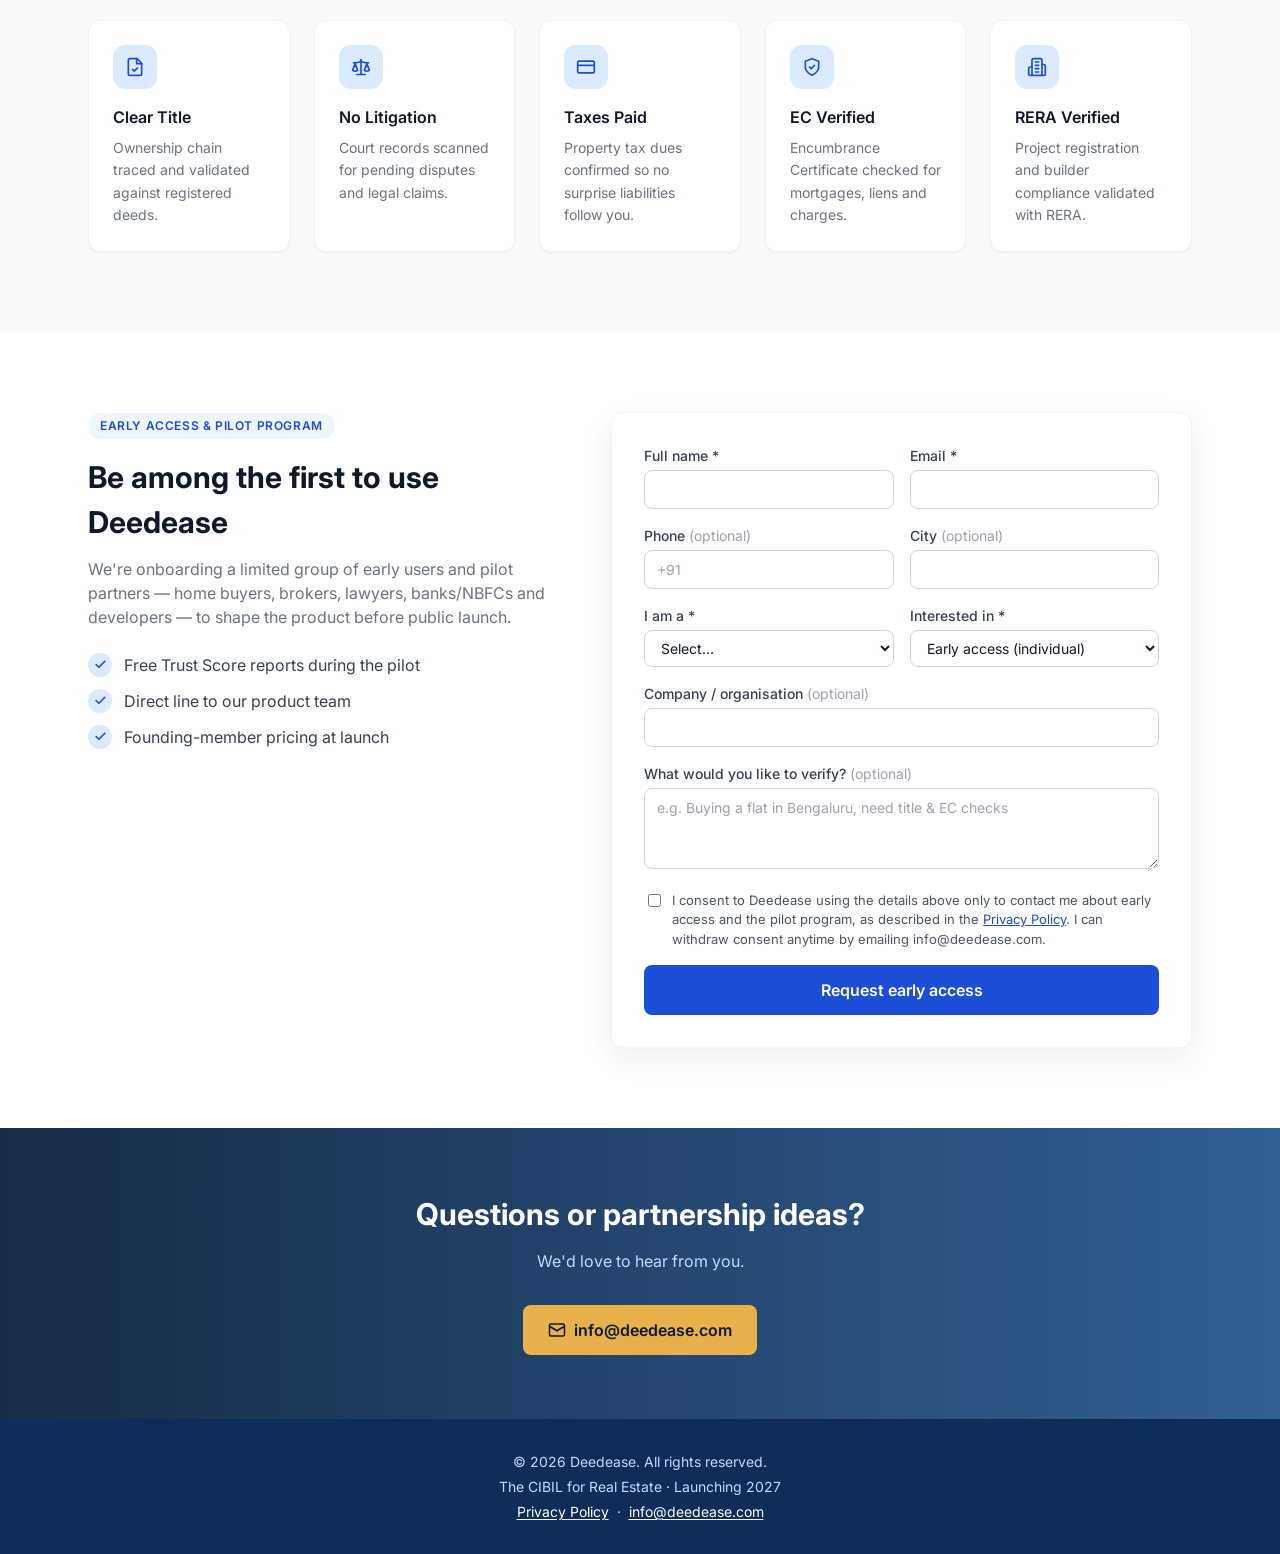
==== commit 3567aca5: "Use finalized Deedease brand logo with wordmark and favicon Co-authored-by: Copilot <223556219+Copil" ====
--- a/index.html
+++ b/index.html
@@ -7,7 +7,8 @@
   <title>Deedease — The CIBIL for Real Estate | Launching Soon</title>
   <meta name="description" content="Deedease is the CIBIL for Real Estate — verify ownership, legal title, litigation and records with a Property Trust Score on every property. Join the early-access waitlist." />
   <link rel="canonical" href="https://deedease.com/" />
-  <link rel="icon" type="image/png" href="deedease-logo.png" />
+  <link rel="icon" type="image/png" href="deedease-favicon.png" />
+  <link rel="icon" type="image/x-icon" href="favicon.ico" sizes="any" />
 
   <meta property="og:type" content="website" />
   <meta property="og:url" content="https://deedease.com/" />
@@ -26,8 +27,7 @@
   <nav class="nav">
     <div class="container nav-inner">
       <a href="#" class="brand" aria-label="Deedease home">
-        <img src="deedease-logo.png" alt="" width="32" height="32" />
-        <span>Deedease</span>
+        <img src="deedease-logo-full.png" alt="Deedease" style="height:36px;width:auto" />
       </a>
       <div class="nav-links">
         <a href="#checks">Trust Checks</a>
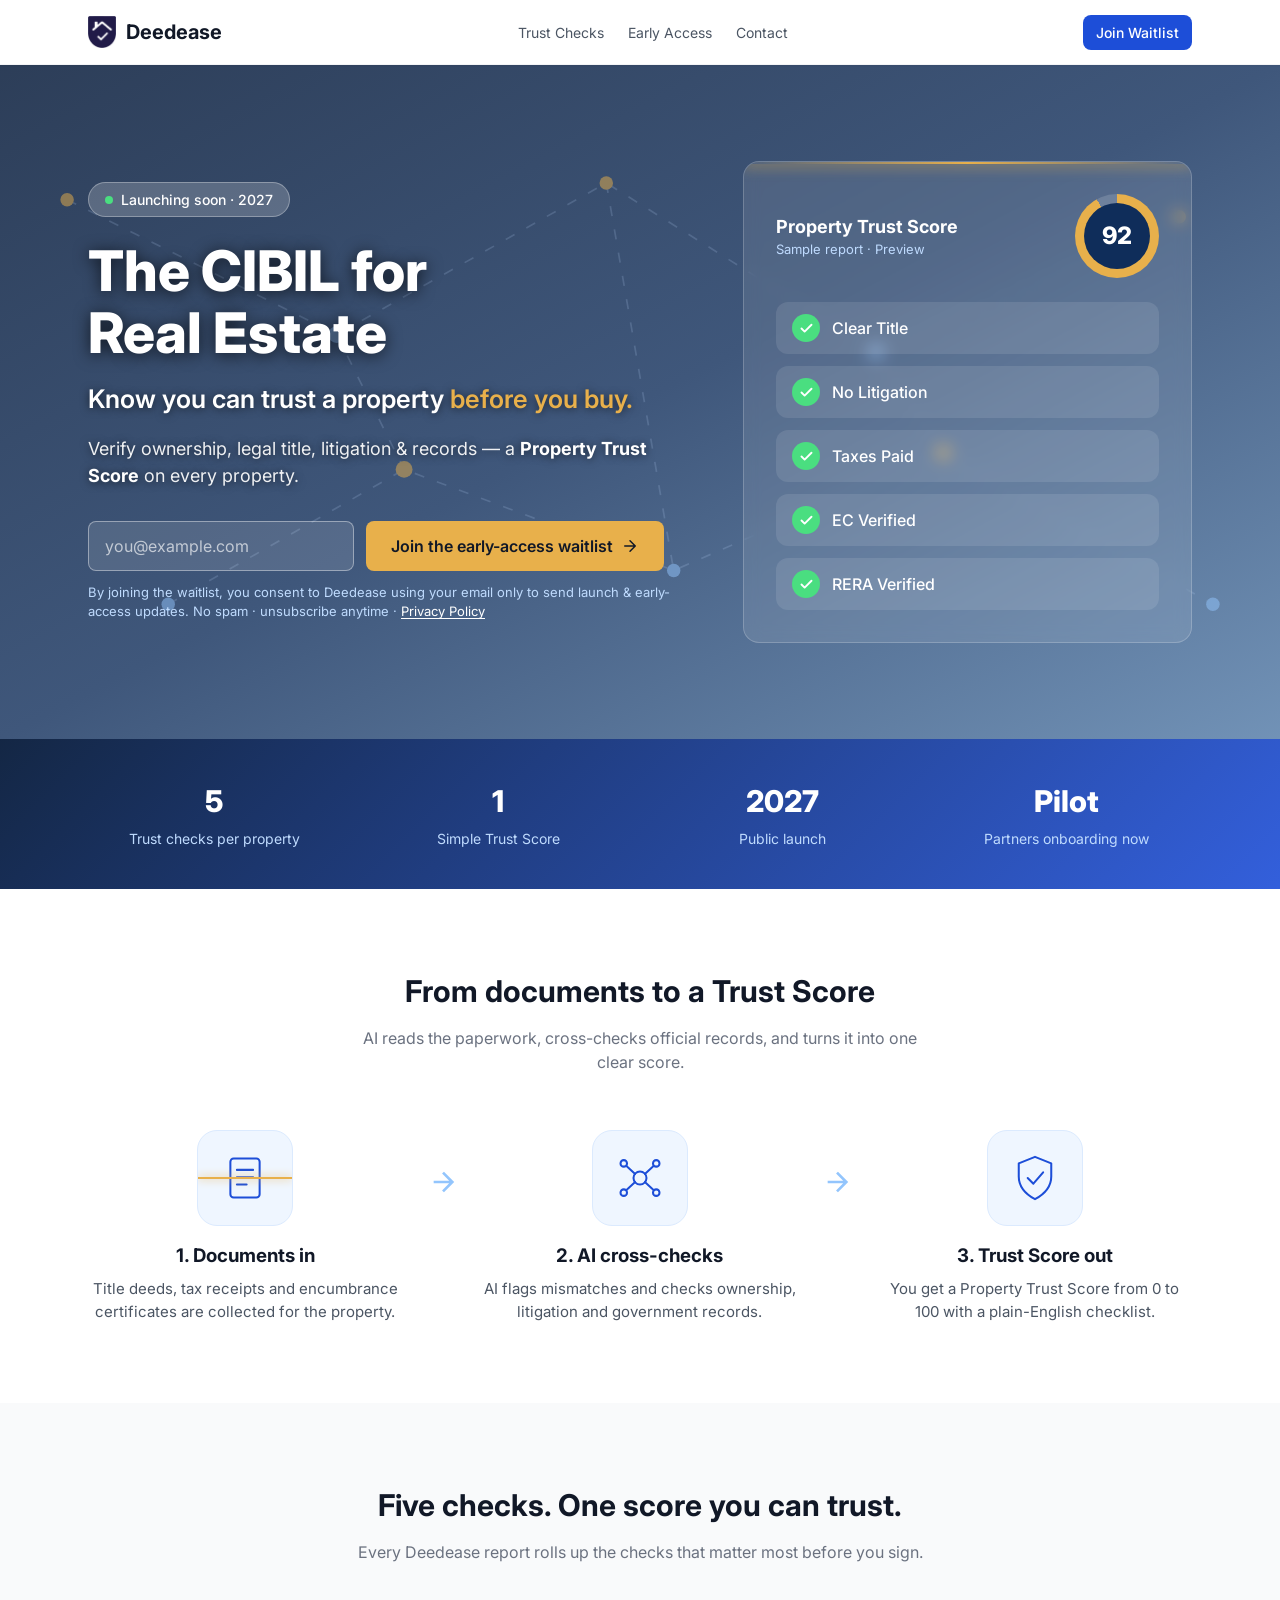
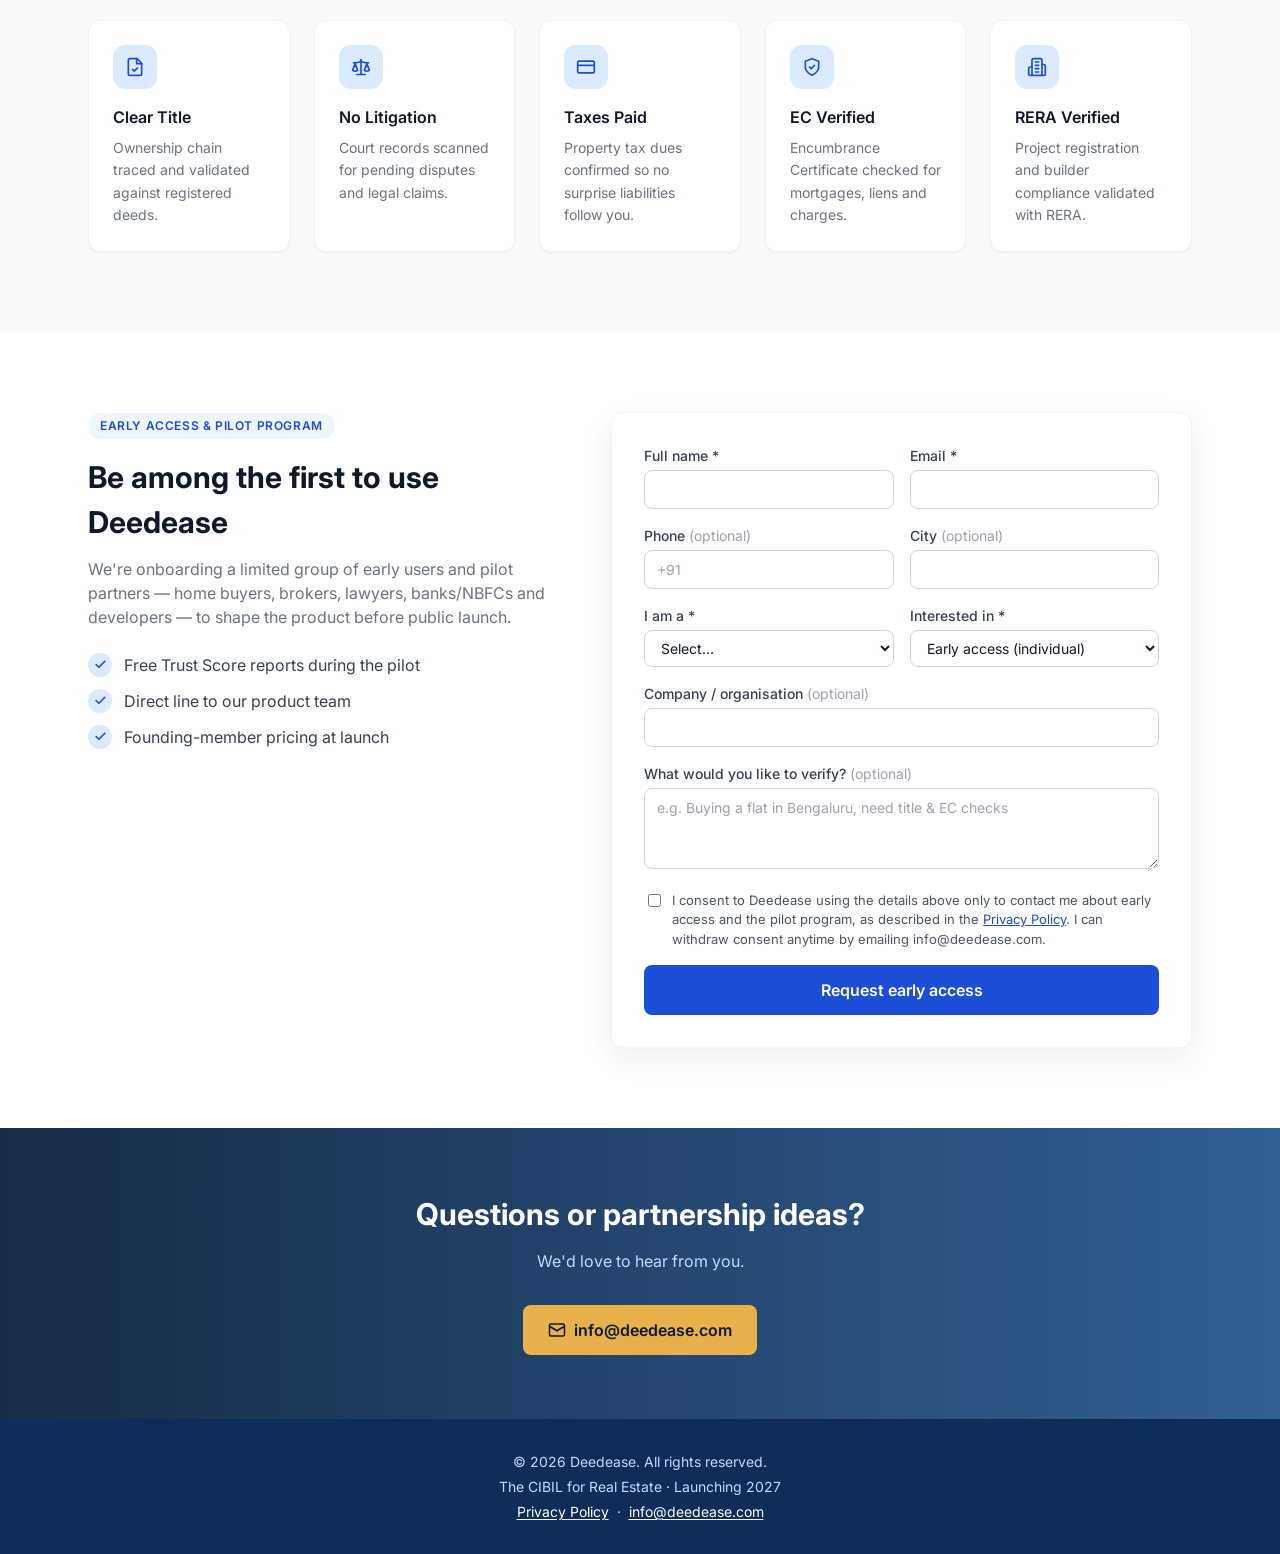
==== commit aec19199: "Pair shield mark with site-font wordmark for proportional brand logo Co-authored-by: Copilot <223556" ====
--- a/index.html
+++ b/index.html
@@ -27,7 +27,8 @@
   <nav class="nav">
     <div class="container nav-inner">
       <a href="#" class="brand" aria-label="Deedease home">
-        <img src="deedease-logo-full.png" alt="Deedease" style="height:36px;width:auto" />
+        <img src="deedease-mark.png" alt="" height="32" style="height:32px;width:auto" />
+        <span>Deedease</span>
       </a>
       <div class="nav-links">
         <a href="#checks">Trust Checks</a>
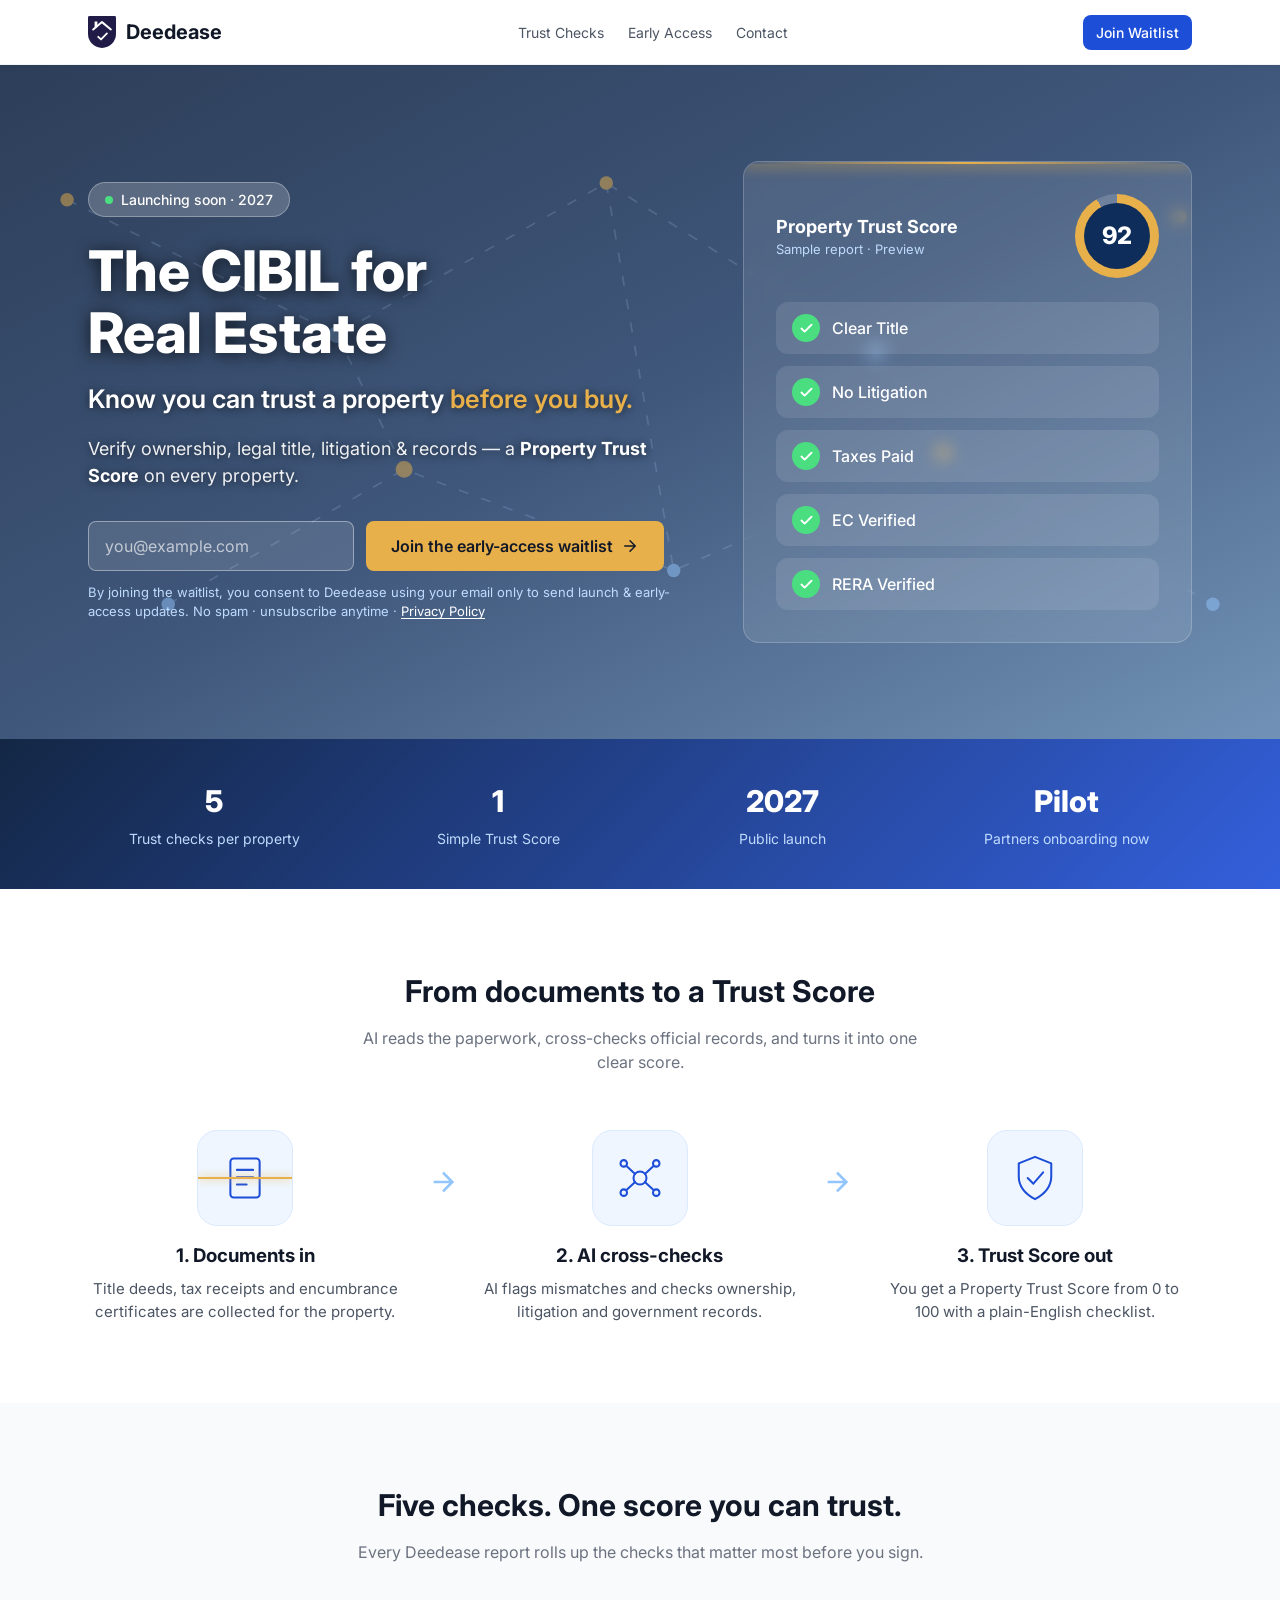
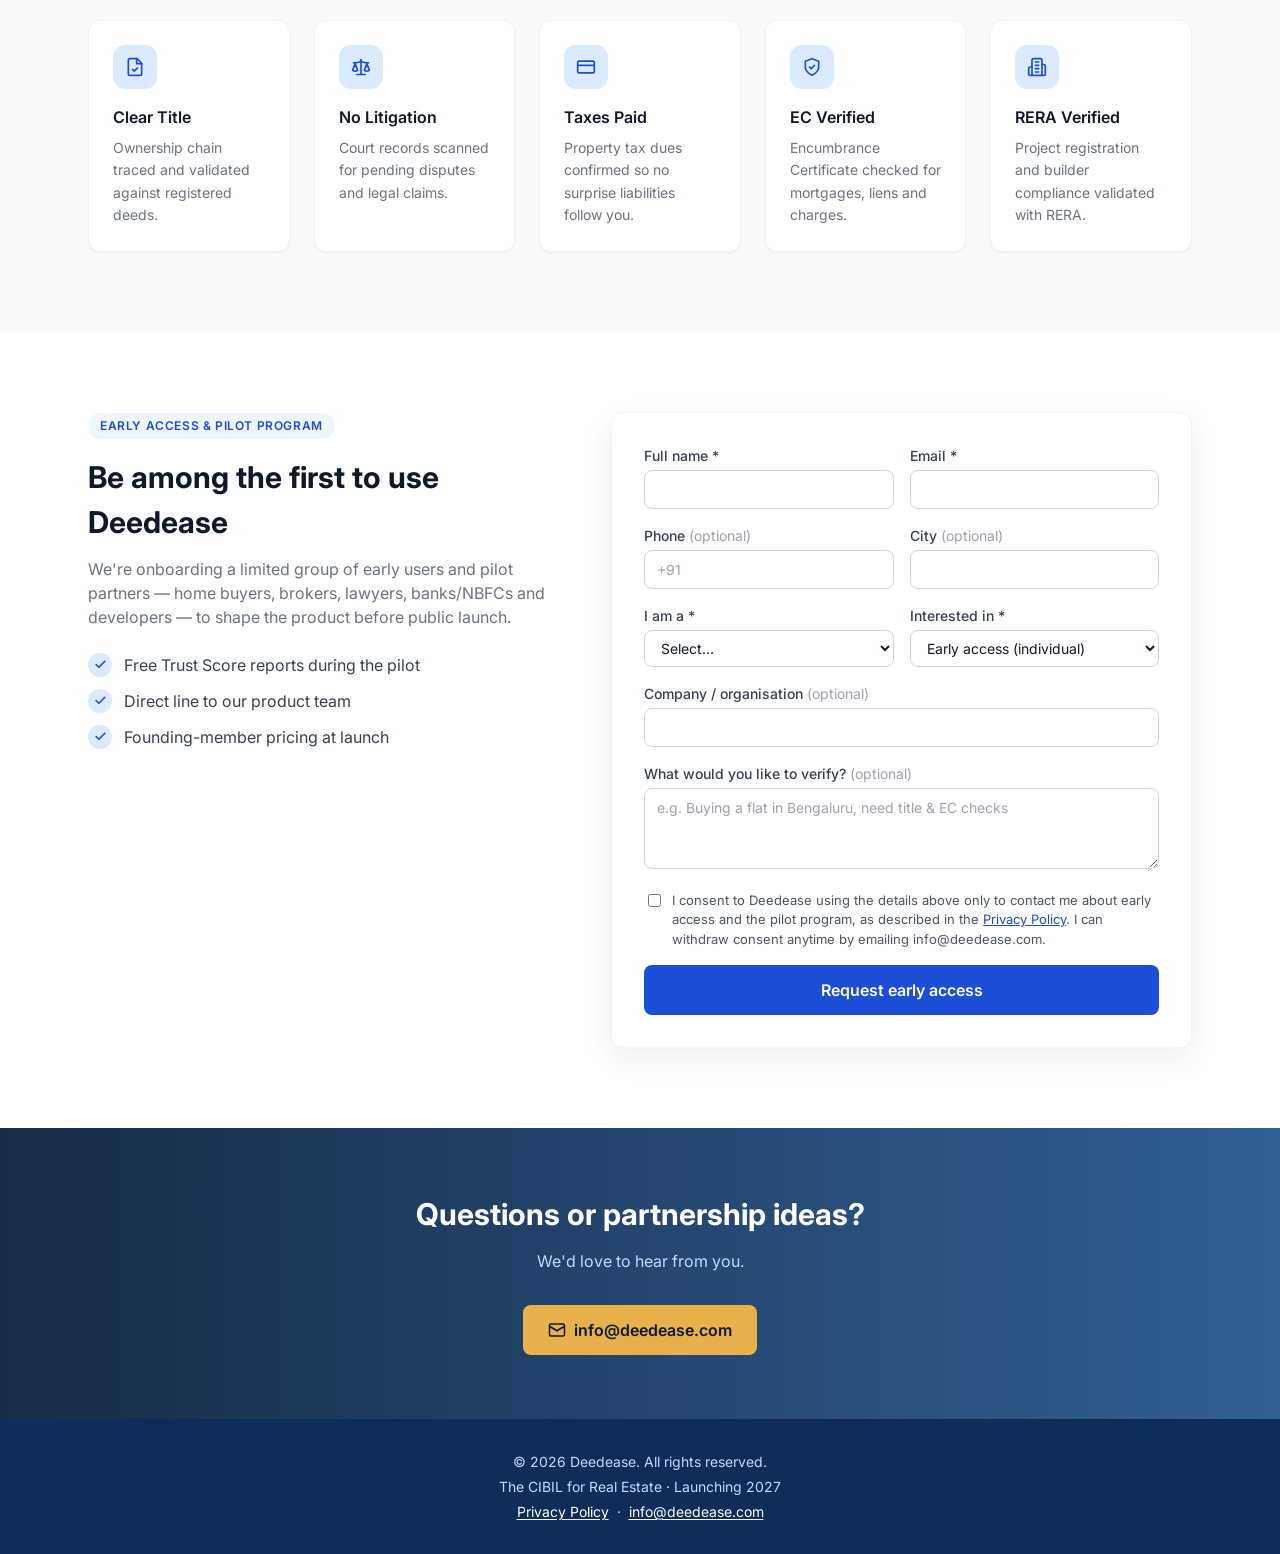
==== commit 4984264d: "Use vector shield SVG logo and SVG favicon Co-authored-by: Copilot <223556219+Copilot@users.noreply." ====
--- a/index.html
+++ b/index.html
@@ -7,8 +7,8 @@
   <title>Deedease — The CIBIL for Real Estate | Launching Soon</title>
   <meta name="description" content="Deedease is the CIBIL for Real Estate — verify ownership, legal title, litigation and records with a Property Trust Score on every property. Join the early-access waitlist." />
   <link rel="canonical" href="https://deedease.com/" />
-  <link rel="icon" type="image/png" href="deedease-favicon.png" />
-  <link rel="icon" type="image/x-icon" href="favicon.ico" sizes="any" />
+  <link rel="icon" type="image/svg+xml" href="favicon.svg" />
+  <link rel="icon" type="image/x-icon" href="favicon.ico" sizes="32x32" />
 
   <meta property="og:type" content="website" />
   <meta property="og:url" content="https://deedease.com/" />
@@ -27,7 +27,7 @@
   <nav class="nav">
     <div class="container nav-inner">
       <a href="#" class="brand" aria-label="Deedease home">
-        <img src="deedease-mark.png" alt="" height="32" style="height:32px;width:auto" />
+        <img src="deedease-mark.svg" alt="" height="32" style="height:32px;width:auto" />
         <span>Deedease</span>
       </a>
       <div class="nav-links">
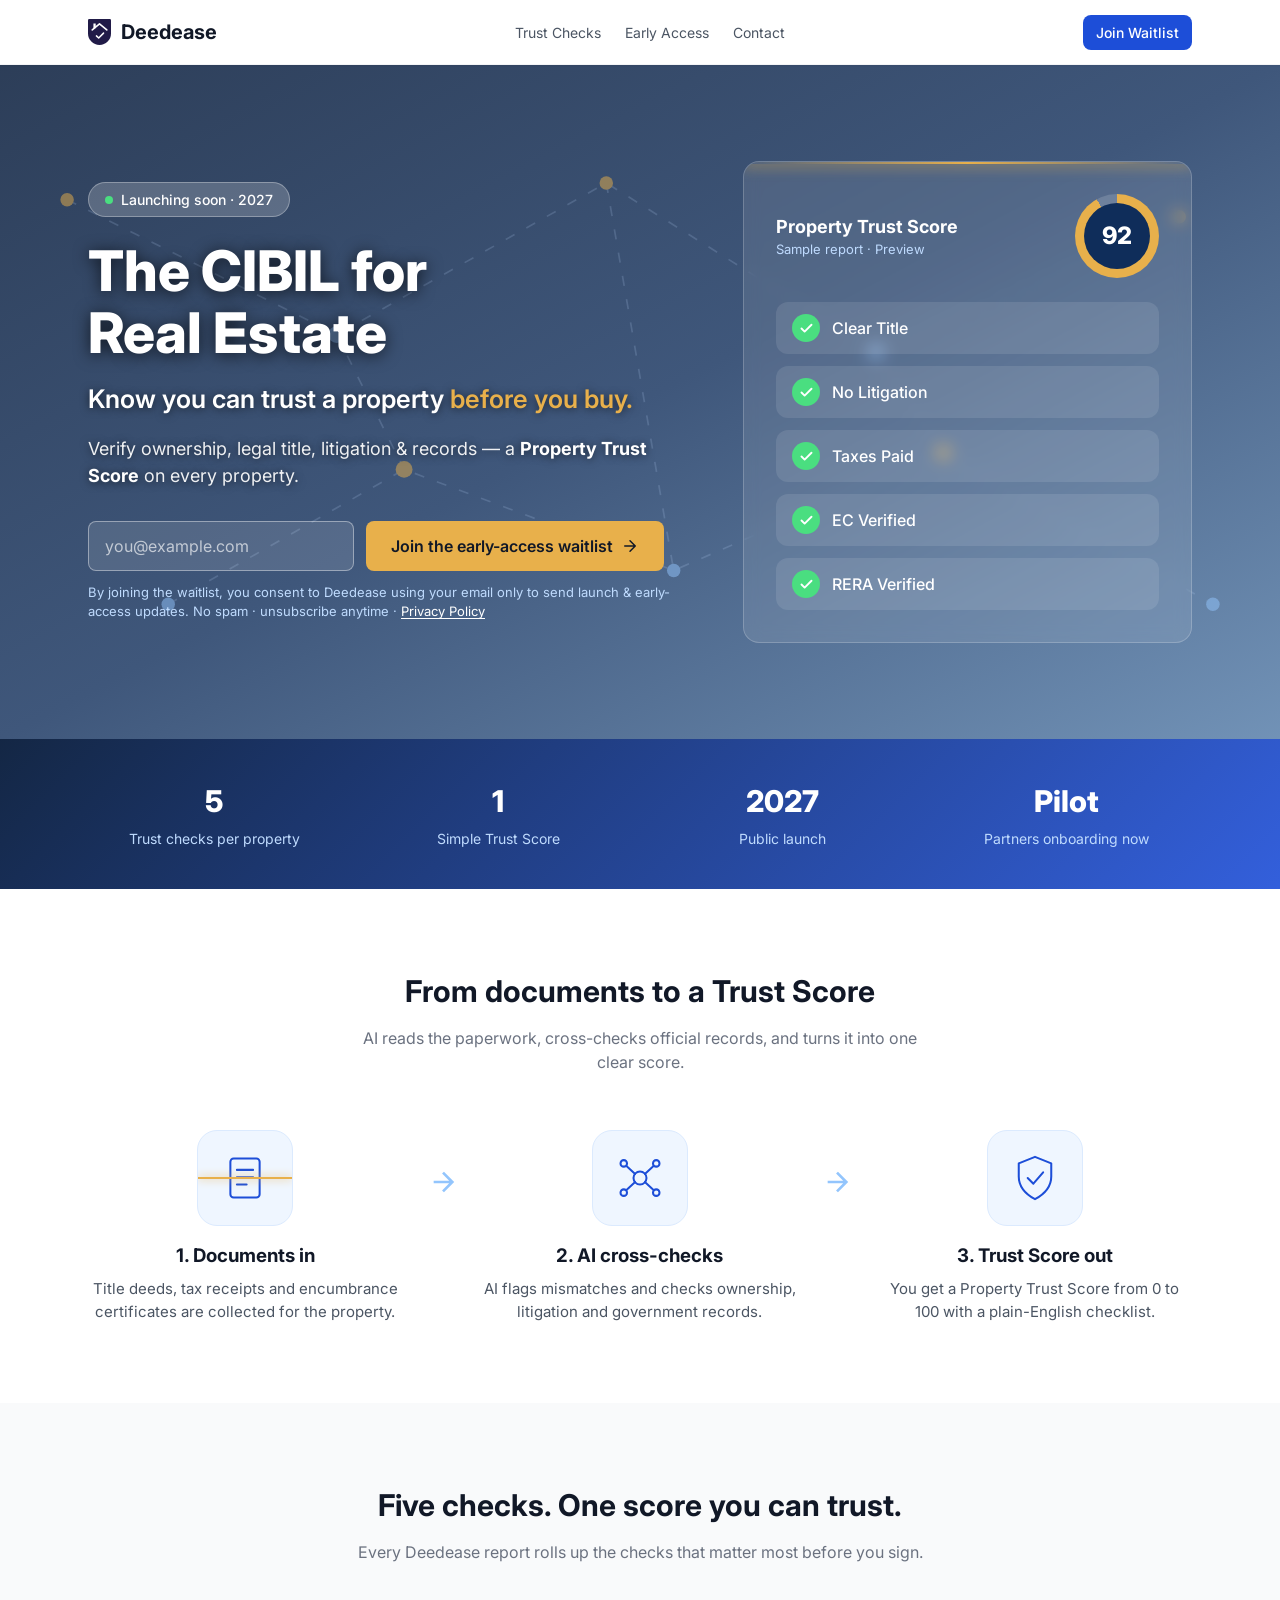
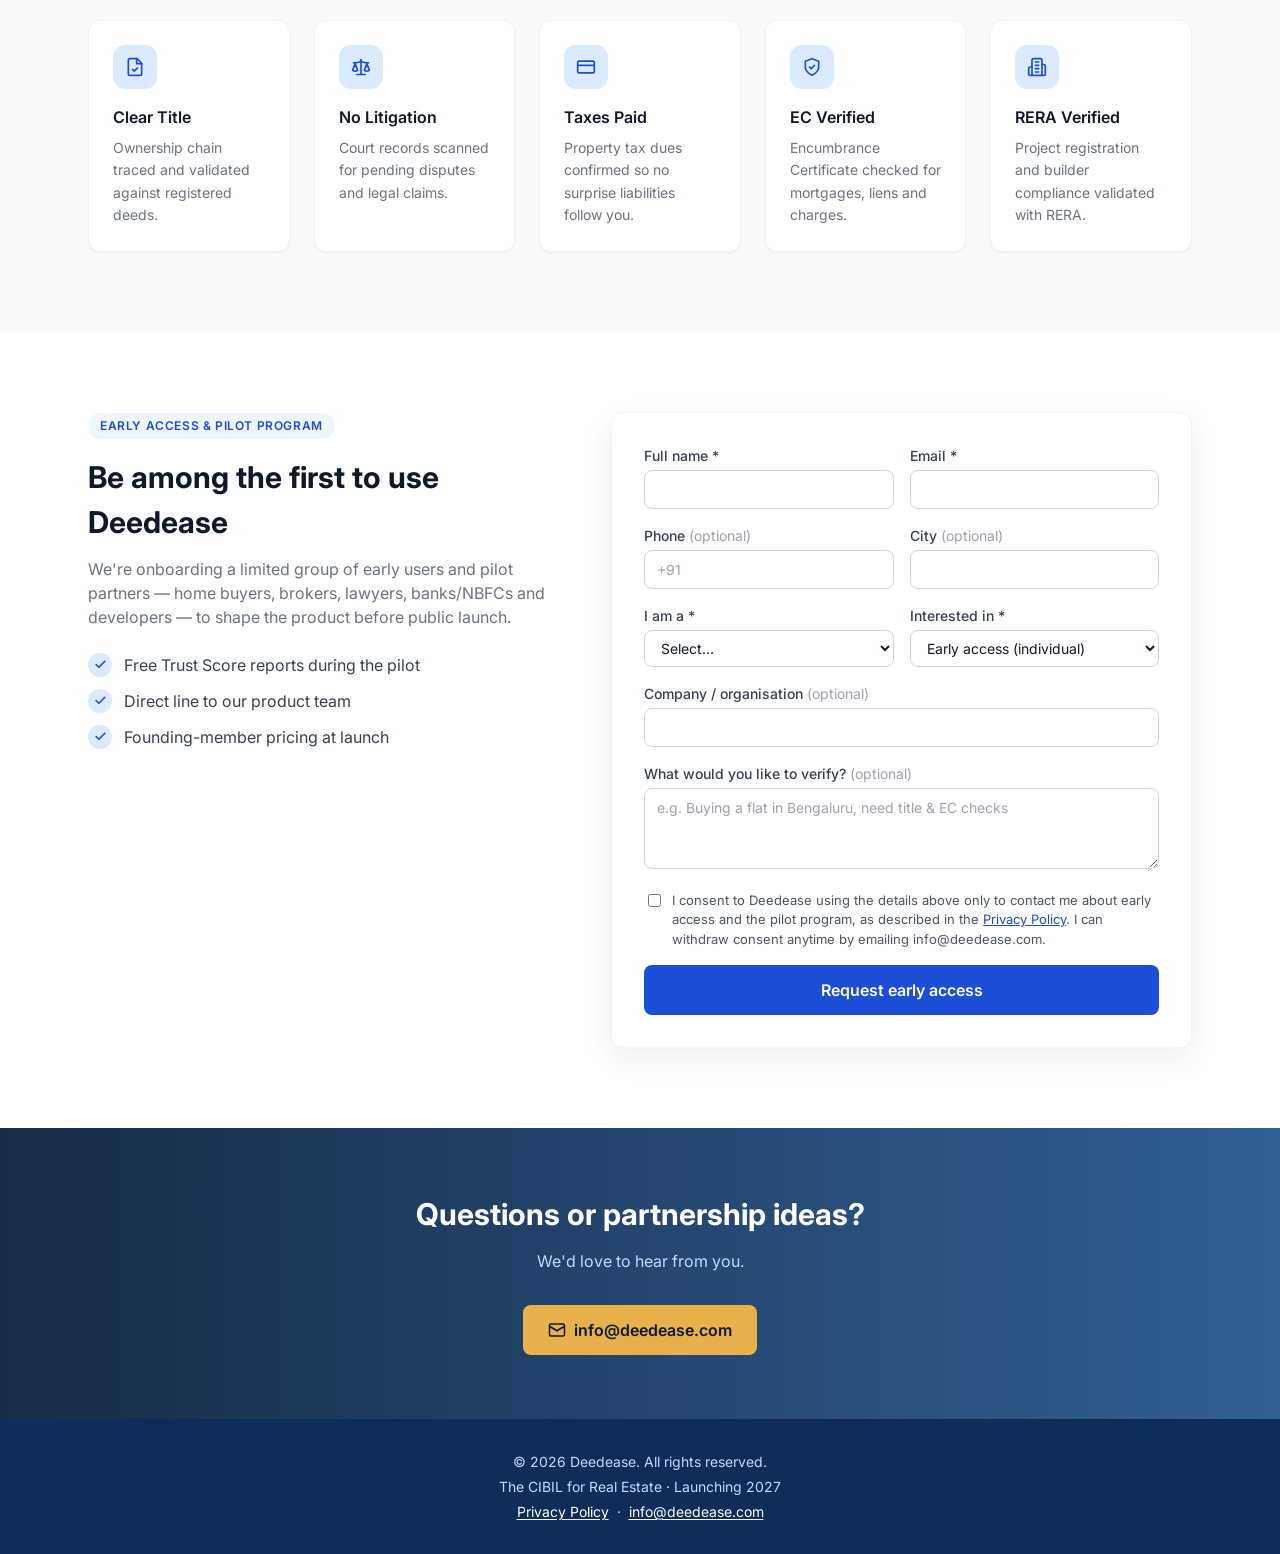
==== commit 51e86548: "Slightly smaller header logo to align with wordmark Co-authored-by: Copilot <223556219+Copilot@users" ====
--- a/index.html
+++ b/index.html
@@ -27,7 +27,7 @@
   <nav class="nav">
     <div class="container nav-inner">
       <a href="#" class="brand" aria-label="Deedease home">
-        <img src="deedease-mark.svg" alt="" height="32" style="height:32px;width:auto" />
+        <img src="deedease-mark.svg" alt="" height="26" style="height:26px;width:auto" />
         <span>Deedease</span>
       </a>
       <div class="nav-links">
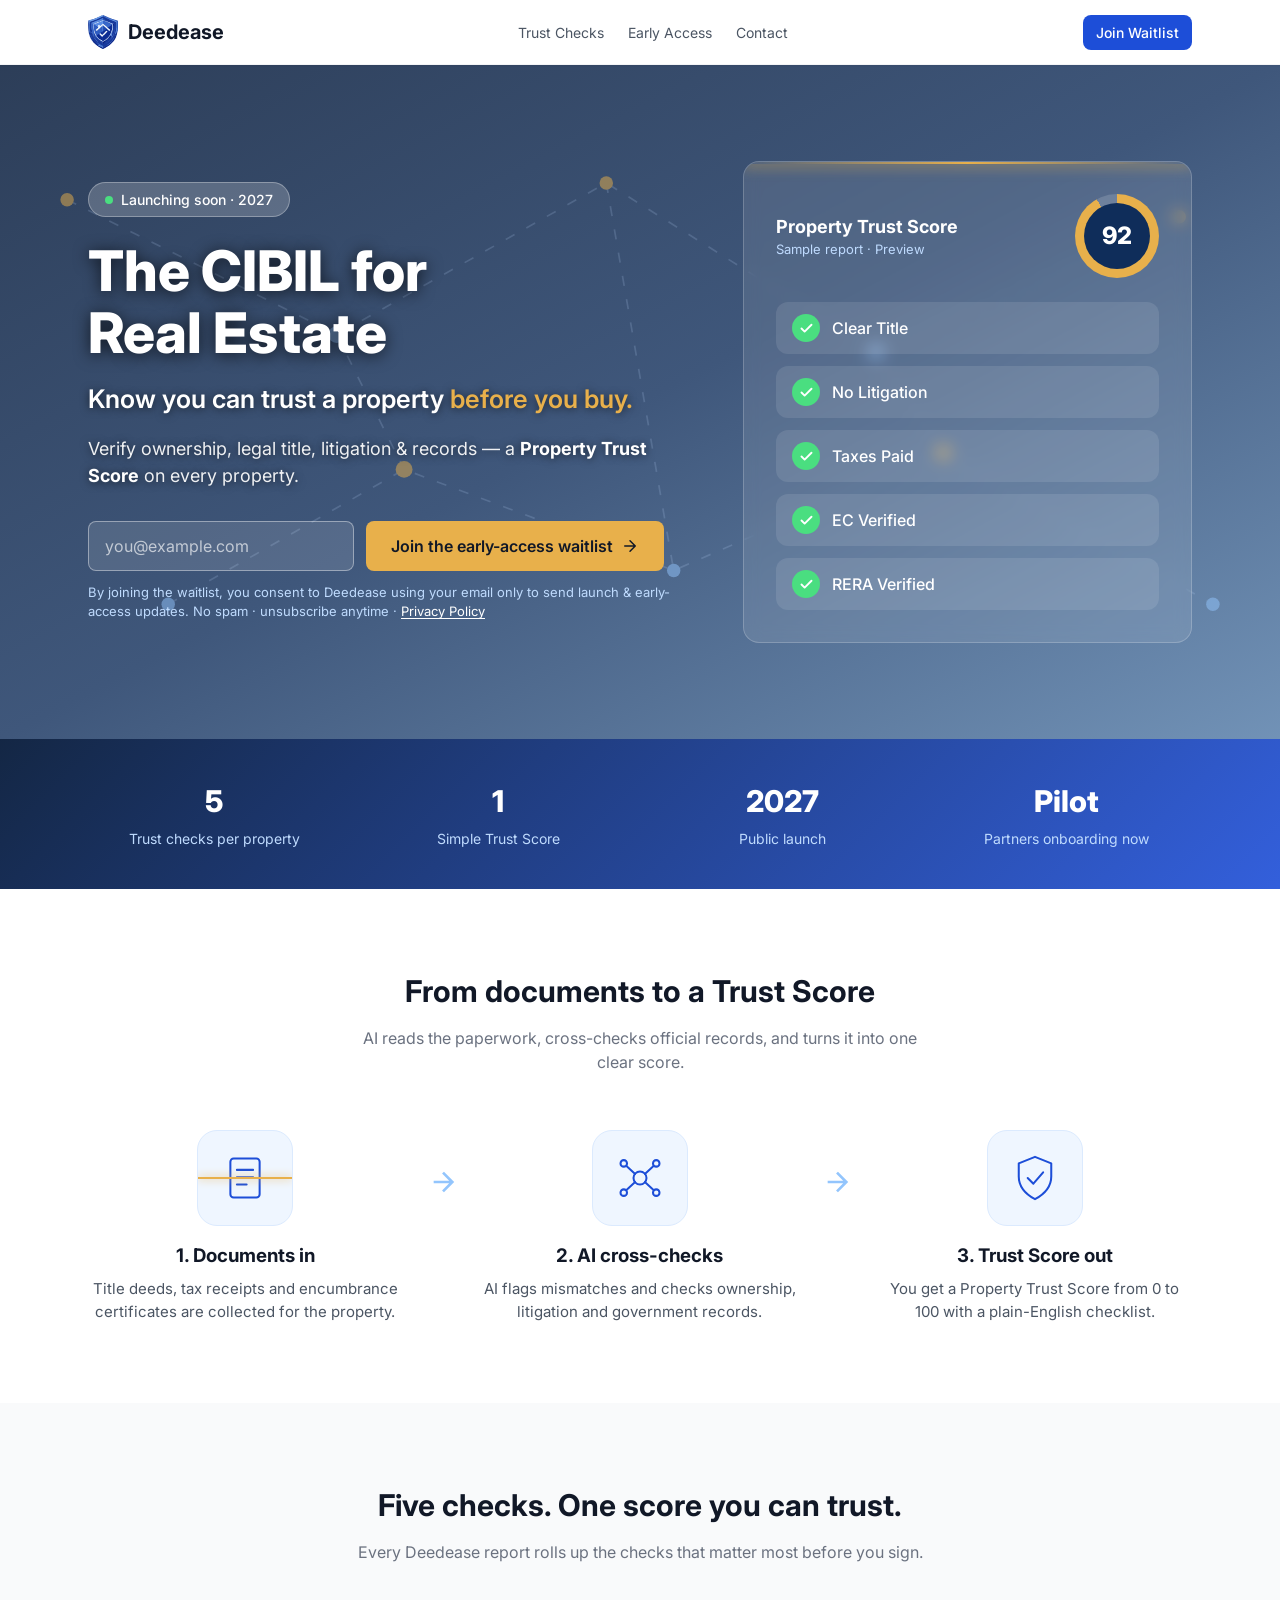
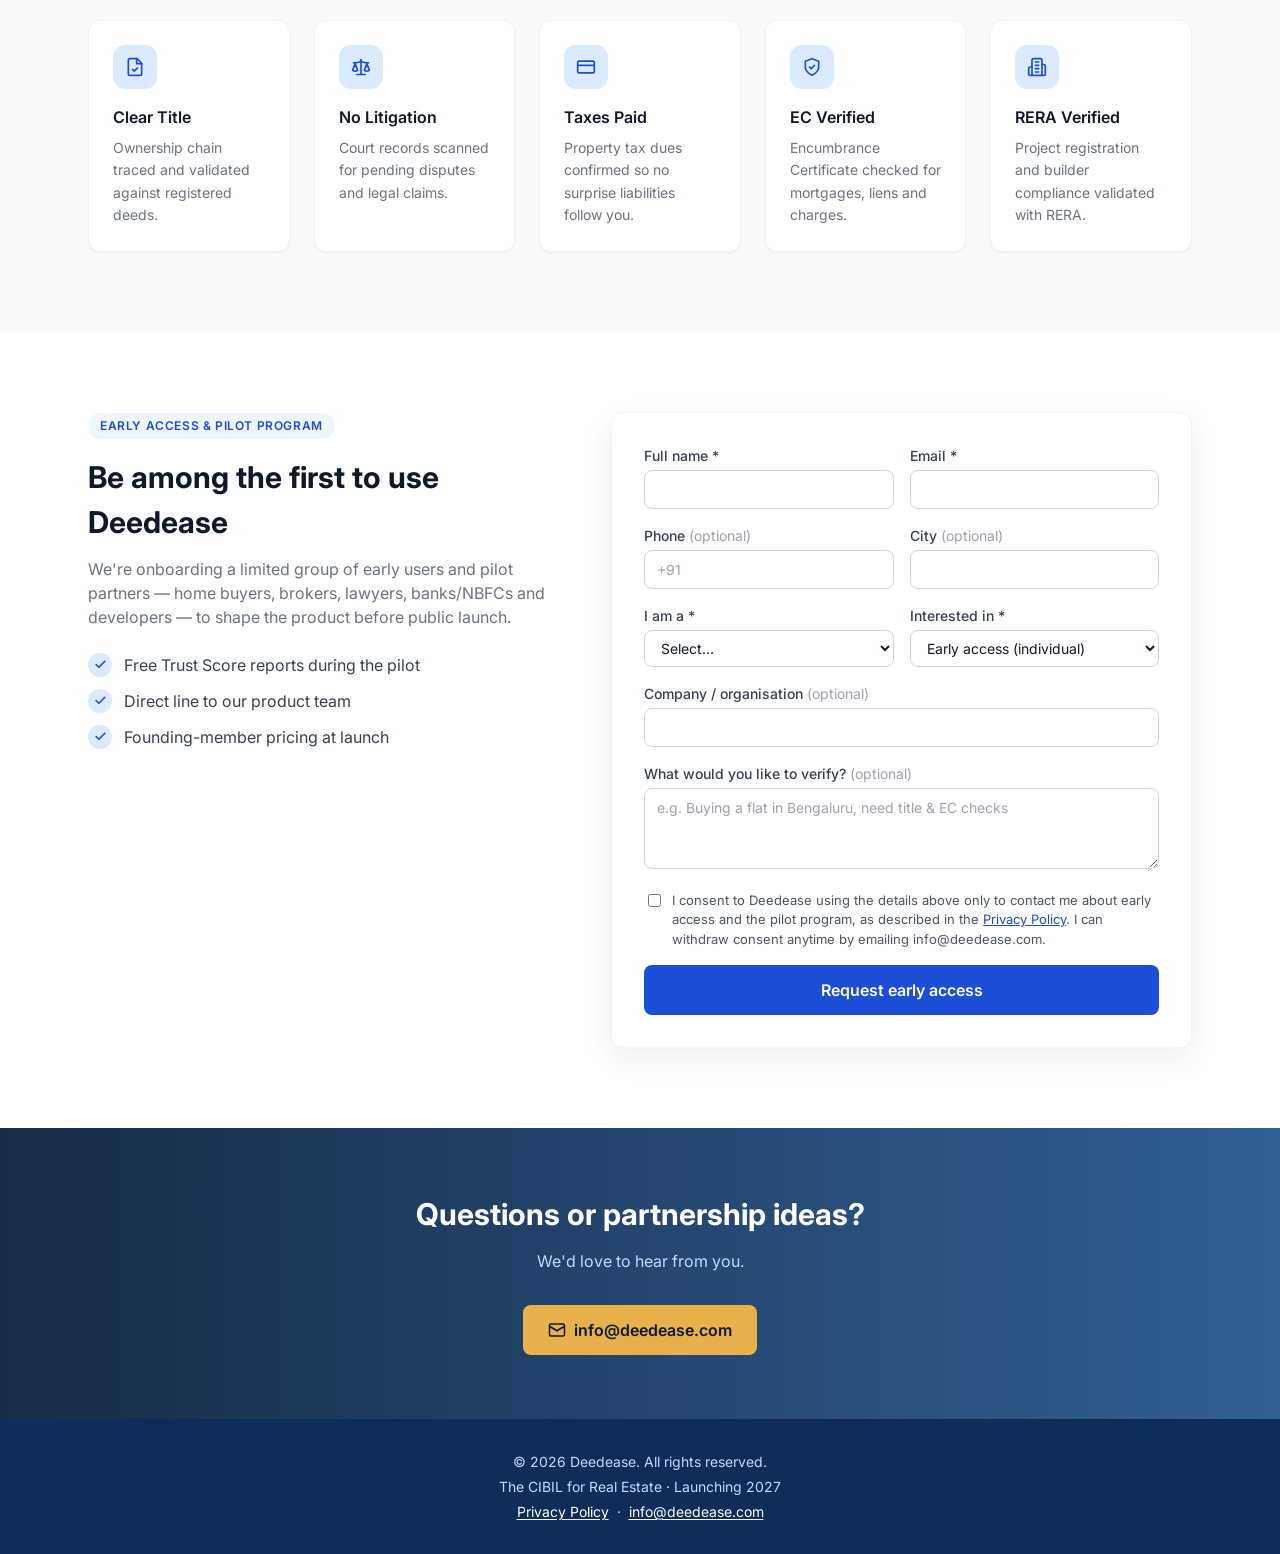
==== commit 3d393c96: "Enlarge header logo on landing and privacy pages Co-authored-by: Copilot <223556219+Copilot@users.no" ====
--- a/index.html
+++ b/index.html
@@ -27,7 +27,7 @@
   <nav class="nav">
     <div class="container nav-inner">
       <a href="#" class="brand" aria-label="Deedease home">
-        <img src="deedease-mark.svg" alt="" height="26" style="height:26px;width:auto" />
+        <img src="deedease-mark.svg" alt="" height="34" style="height:34px;width:auto" />
         <span>Deedease</span>
       </a>
       <div class="nav-links">
